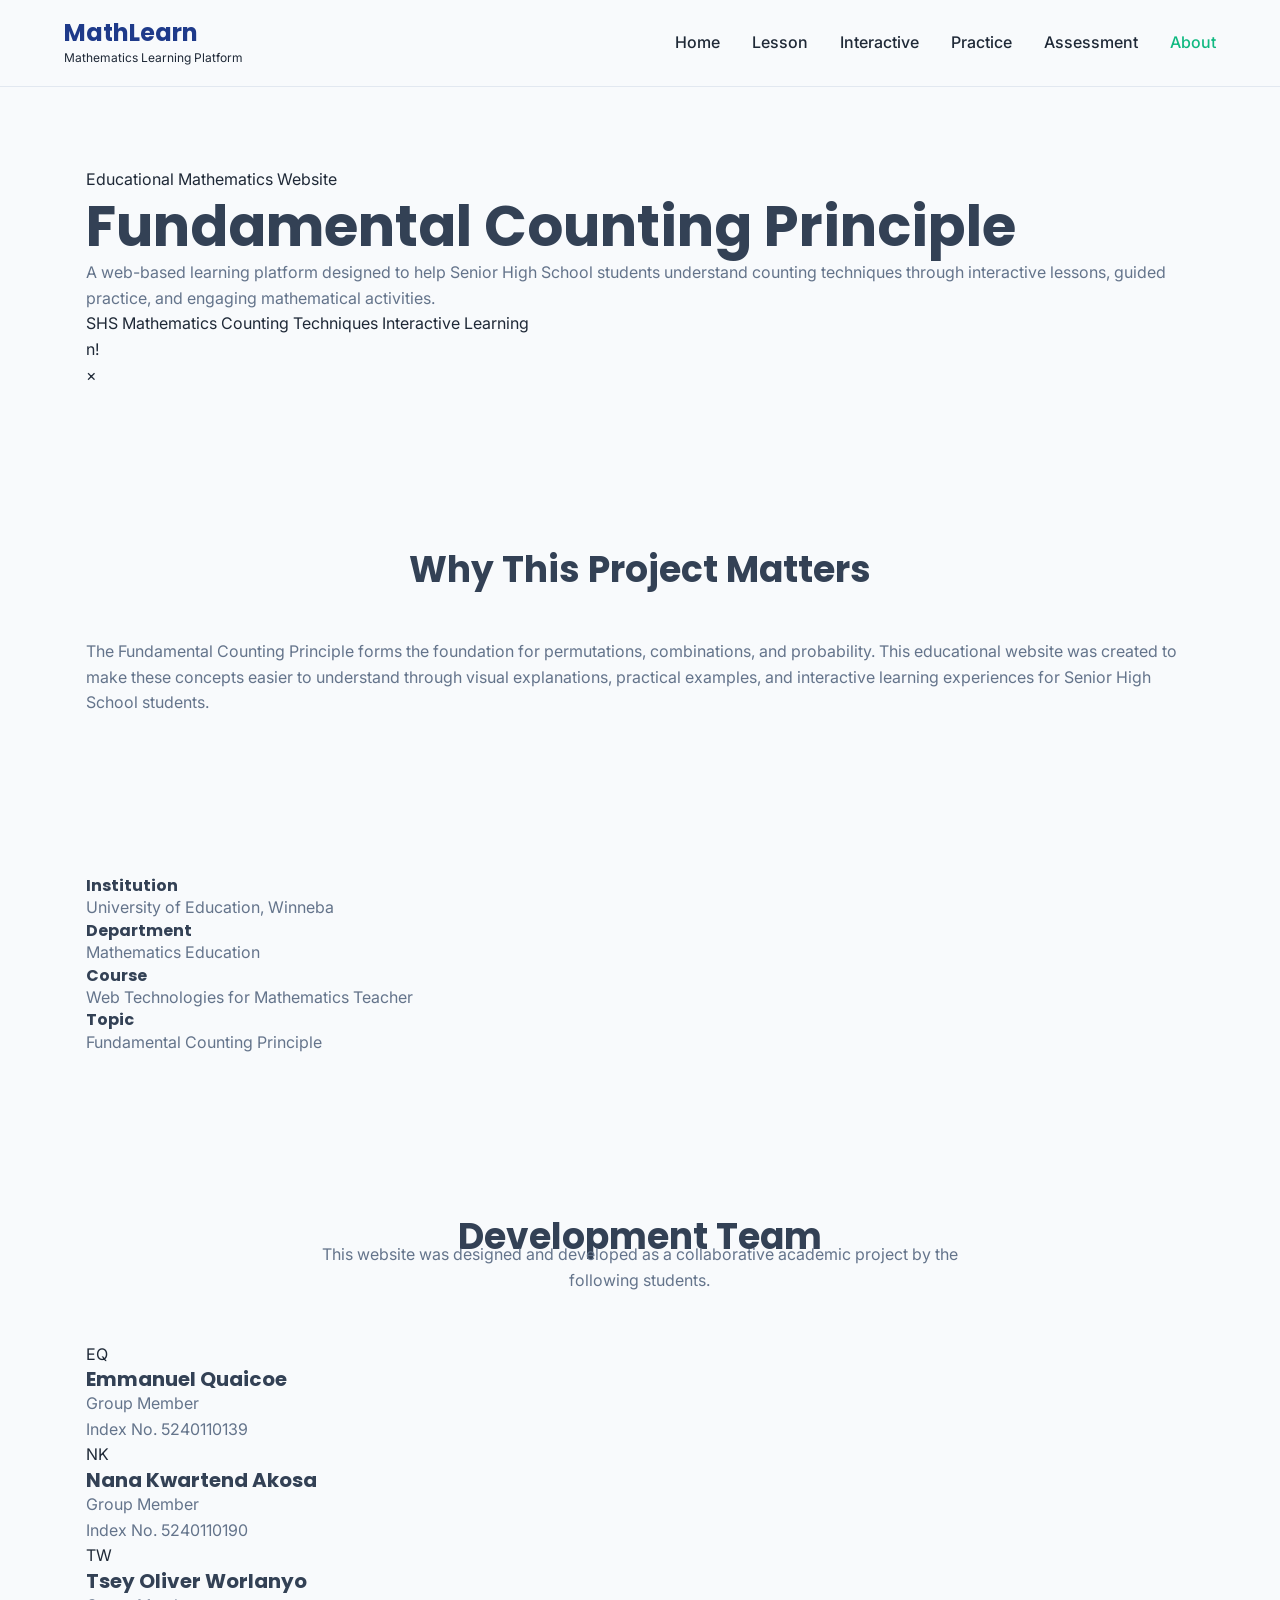
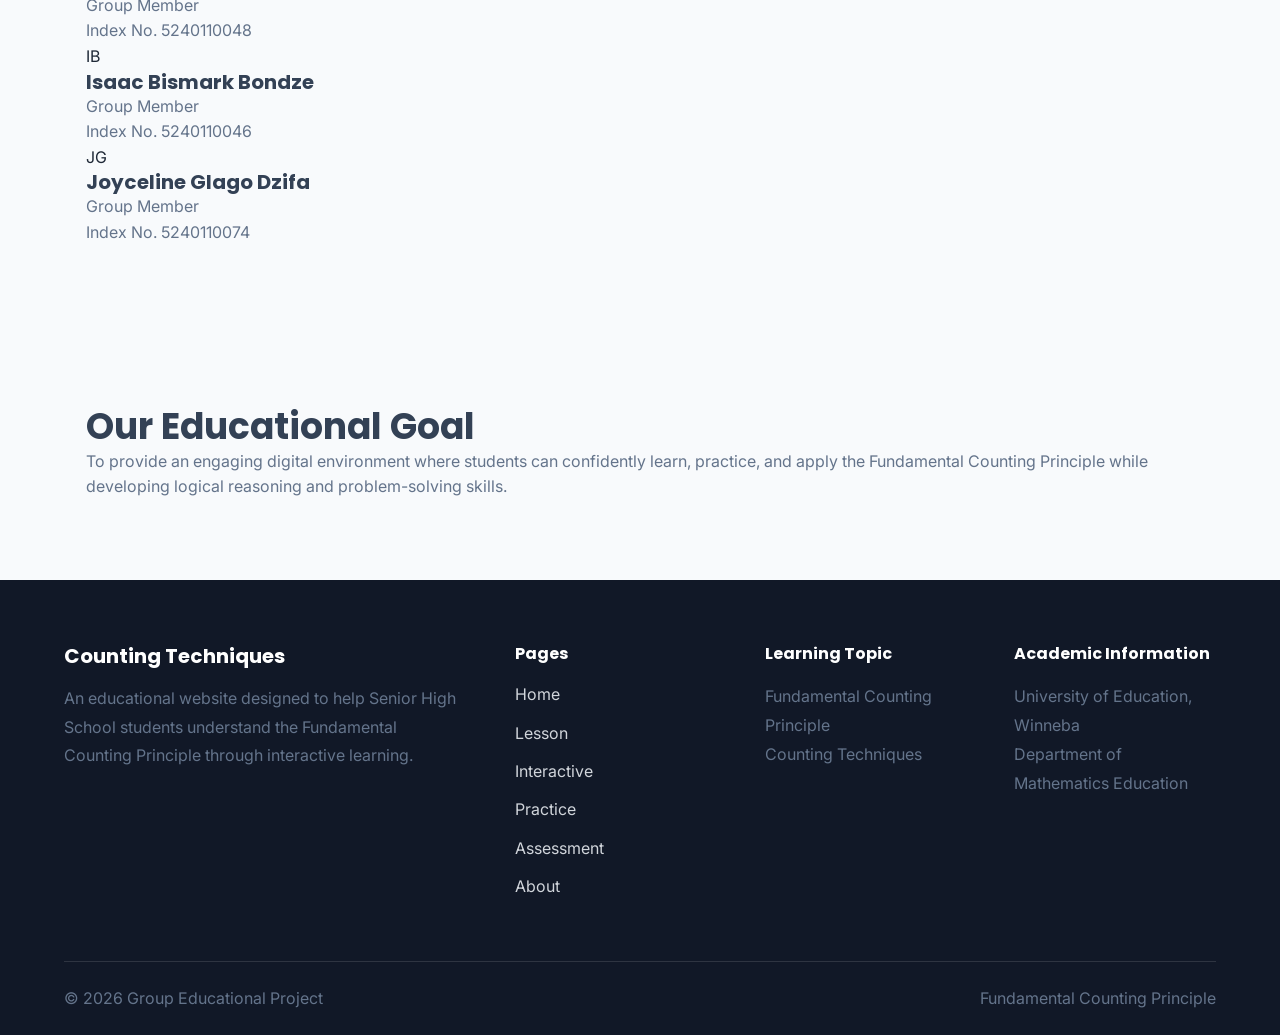
==== about.html @ f5d0d557 "Add files via upload" ====
<!doctype html>
<html lang="en">
  <head>
    <meta charset="UTF-8" />
    <meta name="viewport" content="width=device-width, initial-scale=1.0" />

    <title>About | Counting Techniques</title>

    <!-- Google Fonts -->
    <link
      href="https://fonts.googleapis.com/css2?family=Inter:wght@400;500;600;700&family=Poppins:wght@500;600;700&display=swap"
      rel="stylesheet"
    />

    <!-- Website Styles -->
    <link rel="stylesheet" href="css/variables.css" />
    <link rel="stylesheet" href="css/style.css" />
    <link rel="stylesheet" href="css/about.css" />
  </head>

  <body>
    <!-- ==========================================
         HEADER / NAVIGATION
    =========================================== -->

    <header class="header">
      <div class="container navbar">
        <!-- Logo -->
        <div class="logo">
          <h2>MathLearn</h2>
          <span>Mathematics Learning Platform</span>
        </div>

        <!-- Mobile Menu Button -->
        <button
          class="menu-toggle"
          id="menuToggle"
          aria-label="Open navigation menu"
          aria-expanded="false"
        >
          <span></span>
          <span></span>
          <span></span>
        </button>

        <!-- Navigation -->
        <nav class="nav-menu" id="navMenu">
          <ul class="nav-links">
            <li>
              <a href="index.html">Home</a>
            </li>

            <li>
              <a href="lesson.html">Lesson</a>
            </li>

            <li>
              <a href="interactive.html">Interactive</a>
            </li>

            <li>
              <a href="practice.html">Practice</a>
            </li>

            <li>
              <a href="assessment.html">Assessment</a>
            </li>

            <li>
              <a href="about.html" class="active">About</a>
            </li>
          </ul>
        </nav>
      </div>
    </header>

    <main>
      <!-- ==========================================
           HERO SECTION
      =========================================== -->

      <section class="about-hero">
        <div class="container hero-grid">
          <!-- Hero Text -->
          <div class="hero-content">
            <span class="hero-badge"> Educational Mathematics Website </span>

            <h1>Fundamental Counting Principle</h1>

            <p>
              A web-based learning platform designed to help Senior High School
              students understand counting techniques through interactive
              lessons, guided practice, and engaging mathematical activities.
            </p>

            <!-- Hero Tags -->
            <div class="hero-tags">
              <span>SHS Mathematics</span>
              <span>Counting Techniques</span>
              <span>Interactive Learning</span>
            </div>
          </div>

          <!-- Decorative Mathematics -->
          <div class="hero-art">
            <div class="pattern"></div>

            <div class="math-box box-one">n!</div>

            <div class="math-box box-two">×</div>
          </div>
        </div>
      </section>

      <!-- ==========================================
           PROJECT STORY
      =========================================== -->

      <section class="story">
        <div class="container">
          <div class="story-content">
            <div class="section-title">
              <h2>Why This Project Matters</h2>
            </div>

            <p>
              The Fundamental Counting Principle forms the foundation for
              permutations, combinations, and probability. This educational
              website was created to make these concepts easier to understand
              through visual explanations, practical examples, and interactive
              learning experiences for Senior High School students.
            </p>
          </div>
        </div>
      </section>

      <!-- ==========================================
           PROJECT INFORMATION
      =========================================== -->

      <section class="info-strip">
        <div class="container info-grid">
          <div class="info-item">
            <h4>Institution</h4>
            <p>University of Education, Winneba</p>
          </div>

          <div class="info-item">
            <h4>Department</h4>
            <p>Mathematics Education</p>
          </div>

          <div class="info-item">
            <h4>Course</h4>
            <p>Web Technologies for Mathematics Teacher</p>
          </div>

          <div class="info-item">
            <h4>Topic</h4>
            <p>Fundamental Counting Principle</p>
          </div>
        </div>
      </section>

      <!-- ==========================================
           DEVELOPMENT TEAM
      =========================================== -->

      <section class="team">
        <div class="container">
          <div class="section-title">
            <h2>Development Team</h2>

            <p class="section-description">
              This website was designed and developed as a collaborative
              academic project by the following students.
            </p>
          </div>

          <div class="team-grid">
            <!-- Member 1 -->
            <article class="member">
              <div class="initial">EQ</div>

              <h3>Emmanuel Quaicoe</h3>

              <p class="role">Group Member</p>

              <p class="index">Index No. 5240110139</p>
            </article>

            <!-- Member 2 -->
            <article class="member">
              <div class="initial">NK</div>

              <h3>Nana Kwartend Akosa</h3>

              <p class="role">Group Member</p>

              <p class="index">Index No. 5240110190</p>
            </article>

            <!-- Member 3 -->
            <article class="member">
              <div class="initial">TW</div>

              <h3>Tsey Oliver Worlanyo</h3>

              <p class="role">Group Member</p>

              <p class="index">Index No. 5240110048</p>
            </article>

            <!-- Member 4 -->
            <article class="member">
              <div class="initial">IB</div>

              <h3>Isaac Bismark Bondze</h3>

              <p class="role">Group Member</p>

              <p class="index">Index No. 5240110046</p>
            </article>

            <!-- Member 5 -->
            <article class="member">
              <div class="initial">JG</div>

              <h3>Joyceline Glago Dzifa</h3>

              <p class="role">Group Member</p>

              <p class="index">Index No. 5240110074</p>
            </article>
          </div>
        </div>
      </section>

      <!-- ==========================================
           EDUCATIONAL GOAL
      =========================================== -->

      <section class="goal">
        <div class="container">
          <div class="goal-box">
            <h2>Our Educational Goal</h2>

            <p>
              To provide an engaging digital environment where students can
              confidently learn, practice, and apply the Fundamental Counting
              Principle while developing logical reasoning and problem-solving
              skills.
            </p>
          </div>
        </div>
      </section>
    </main>

    <!-- ==========================================
         FOOTER
    =========================================== -->

    <footer class="footer">
      <div class="container">
        <div class="footer-grid">
          <!-- Brand -->
          <div class="footer-column">
            <h3 class="footer-logo">Counting Techniques</h3>

            <p>
              An educational website designed to help Senior High School
              students understand the Fundamental Counting Principle through
              interactive learning.
            </p>
          </div>

          <!-- Pages -->
          <div class="footer-column">
            <h4>Pages</h4>

            <ul class="footer-links">
              <li>
                <a href="index.html">Home</a>
              </li>

              <li>
                <a href="lesson.html">Lesson</a>
              </li>

              <li>
                <a href="interactive.html">Interactive</a>
              </li>

              <li>
                <a href="practice.html">Practice</a>
              </li>

              <li>
                <a href="assessment.html">Assessment</a>
              </li>

              <li>
                <a href="about.html">About</a>
              </li>
            </ul>
          </div>

          <!-- Topic -->
          <div class="footer-column">
            <h4>Learning Topic</h4>

            <p>Fundamental Counting Principle</p>

            <p>Counting Techniques</p>
          </div>

          <!-- Institution -->
          <div class="footer-column">
            <h4>Academic Information</h4>

            <p>University of Education, Winneba</p>

            <p>Department of Mathematics Education</p>
          </div>
        </div>

        <!-- Footer Bottom -->
        <div class="footer-bottom">
          <p>© 2026 Group Educational Project</p>

          <p>Fundamental Counting Principle</p>
        </div>
      </div>
    </footer>

    <!-- JavaScript -->
    <script src="js/script.js"></script>
  </body>
</html>
---- css/variables.css ----
/* Global design variables used throughout the website. */

:root {
  /* =========================
       COLOR SYSTEM
       ========================= */

  /* Main brand colour used for headings, buttons and important elements. */
  --primary-color: #1e3a8a;

  /* Secondary colour used for supporting elements and backgrounds. */
  --secondary-color: #334155;

  /* Accent colour used for highlights and interactive states. */
  --accent-color: #10b981;

  /* Main page background colour. */
  --background-color: #f8fafc;

  /* Card and component background colour. */
  --surface-color: #ffffff;

  /* Main text colour for readability. */
  --text-color: #1f2937;

  /* Muted text colour for descriptions and secondary information. */
  --muted-text-color: #64748b;

  /* Border colour used across cards and sections. */
  --border-color: #e2e8f0;

  /* =========================
       TYPOGRAPHY SYSTEM
       ========================= */

  /* Font used for headings and important text. */
  --heading-font: "Poppins", sans-serif;

  /* Font used for normal website content. */
  --body-font: "Inter", sans-serif;

  /* Large hero heading size. */
  --heading-xl: 3.5rem;

  /* Section heading size. */
  --heading-lg: 2.25rem;

  /* Card heading size. */
  --heading-md: 1.25rem;

  /* Normal paragraph text size. */
  --text-base: 1rem;

  /* Small supporting text size. */
  --text-small: 0.875rem;

  /* =========================
       SPACING SYSTEM
       ========================= */

  /* Small spacing between closely related elements. */
  --space-sm: 0.75rem;

  /* Default spacing used throughout sections. */
  --space-md: 1.5rem;

  /* Large spacing between major sections. */
  --space-lg: 3rem;

  /* Extra large spacing for hero and major layouts. */
  --space-xl: 5rem;

  /* =========================
       LAYOUT SYSTEM
       ========================= */

  /* Maximum width of website content. */
  --container-width: 1200px;

  /* Standard section spacing. */
  --section-padding: 5rem 1.5rem;

  /* =========================
       COMPONENT STYLING
       ========================= */

  /* Rounded corners used for cards and buttons. */
  --border-radius: 12px;

  /* Small rounded corners for smaller components. */
  --border-radius-sm: 8px;

  /* Standard shadow for cards and floating elements. */
  --box-shadow: 0 10px 30px rgba(0, 0, 0, 0.08);

  /* Smooth transition used for hover effects. */
  --transition: 0.3s ease;

  /* =========================
       RESPONSIVE BREAKPOINTS
       ========================= */

  /* Tablet screen breakpoint. */
  --tablet-width: 768px;

  /* Mobile screen breakpoint. */
  --mobile-width: 480px;
}
---- css/style.css ----
/* Global website styles and shared layout rules. */

/* =========================
   CSS RESET
   ========================= */

* {
  margin: 0;

  padding: 0;

  box-sizing: border-box;
}

html {
  scroll-behavior: smooth;
}

body {
  font-family: var(--body-font);

  background-color: var(--background-color);

  color: var(--text-color);

  line-height: 1.6;
}

/* =========================
   GENERAL ELEMENTS
   ========================= */

h1,
h2,
h3,
h4 {
  font-family: var(--heading-font);

  color: var(--secondary-color);

  line-height: 1.2;
}

h1 {
  font-size: var(--heading-xl);
}

h2 {
  font-size: var(--heading-lg);
}

h3 {
  font-size: var(--heading-md);
}

p {
  font-size: var(--text-base);

  color: var(--muted-text-color);
}

a {
  text-decoration: none;

  color: inherit;
}

ul {
  list-style: none;
}

img {
  max-width: 100%;

  display: block;
}

/* =========================
   GLOBAL LAYOUT SYSTEM
   ========================= */

/* Prevent background scrolling when mobile menu is open. */

body.menu-open {
  overflow: hidden;
}

.container {
  width: min(90%, var(--container-width));

  margin: 0 auto;
}

section {
  padding: var(--section-padding);
}

main {
  overflow: hidden;
}

/* =========================
   BUTTON COMPONENT
   ========================= */

.btn {
  display: inline-flex;

  align-items: center;

  justify-content: center;

  padding: 0.8rem 1.8rem;

  border-radius: var(--border-radius-sm);

  font-weight: 600;

  cursor: pointer;

  transition: var(--transition);
}

.btn-primary {
  background-color: var(--primary-color);

  color: white;
}

.btn-primary:hover {
  transform: translateY(-3px);

  opacity: 0.9;
}

.btn-secondary {
  border: 1px solid var(--primary-color);

  color: var(--primary-color);

  background-color: transparent;
}

.btn-secondary:hover {
  background-color: var(--primary-color);

  color: white;
}

/* =========================
   SECTION HEADINGS
   ========================= */

.section-title {
  text-align: center;

  margin-bottom: var(--space-lg);
}

.section-description {
  max-width: 650px;

  margin: -1rem auto var(--space-lg);

  text-align: center;
}

/* =========================
   REUSABLE CARD COMPONENT
   ========================= */

.card {
  background-color: var(--surface-color);

  border: 1px solid var(--border-color);

  border-radius: var(--border-radius);

  padding: var(--space-md);

  transition: var(--transition);
}

.card:hover {
  transform: translateY(-5px);

  box-shadow: var(--box-shadow);
}

/* =========================
   HEADER AND NAVIGATION
   ========================= */

.header {
  width: 100%;

  background-color: var(--background-color);

  border-bottom: 1px solid var(--border-color);

  position: sticky;

  top: 0;

  z-index: 1000;
}

.navbar {
  display: flex;

  align-items: center;

  justify-content: space-between;

  gap: var(--space-md);

  padding: 1.2rem 0;

  position: relative;
}

/* Website logo */

.logo {
  display: flex;

  flex-direction: column;
}

.logo h2 {
  color: var(--primary-color);

  font-size: 1.5rem;
}

.logo span {
  font-size: 0.75rem;

  color: var(--text-color);
}

/* Desktop navigation wrapper */

.nav-menu {
  display: flex;

  align-items: center;

  gap: 2rem;
}

/* Navigation links */

.nav-links {
  display: flex;

  align-items: center;

  gap: 2rem;
}

.nav-links a {
  color: var(--text-color);

  font-weight: 500;

  transition: var(--transition);
}

.nav-links a:hover {
  color: var(--accent-color);
}

.nav-links a.active {
  color: var(--accent-color);
}

/* Mobile hamburger button */

.menu-toggle {
  display: none;

  width: 40px;

  height: 40px;

  background: none;

  border: none;

  cursor: pointer;

  position: relative;
}

.menu-toggle span {
  display: block;

  width: 28px;

  height: 3px;

  background-color: var(--secondary-color);

  margin: 5px auto;

  border-radius: 10px;

  transition: 0.3s ease;
}

/* Hamburger animation into X */

.menu-toggle.open span:nth-child(1) {
  transform: rotate(45deg) translate(6px, 6px);
}

.menu-toggle.open span:nth-child(2) {
  opacity: 0;
}

.menu-toggle.open span:nth-child(3) {
  transform: rotate(-45deg) translate(6px, -6px);
}

/* =========================
   FOOTER
   ========================= */
.footer {
  background: #111827;

  color: #d1d5db;

  padding: 4rem 0 1.5rem;
}

.footer-grid {
  display: grid;

  grid-template-columns: 2fr 1fr 1fr 1fr;

  gap: 3rem;
}

.footer-logo {
  color: white;

  margin-bottom: 1rem;
}

.footer-column h4 {
  color: white;

  margin-bottom: 1.2rem;
}

.footer-column p {
  line-height: 1.8;
}

.footer-links {
  list-style: none;
}

.footer-links li {
  margin-bottom: 0.8rem;
}

.footer-links a {
  color: #d1d5db;

  text-decoration: none;

  transition: 0.3s;
}

.footer-links a:hover {
  color: var(--accent-color);

  padding-left: 6px;
}

.social-links {
  display: flex;

  gap: 1rem;

  margin-top: 1rem;
}

.social-links a {
  width: 45px;

  height: 45px;

  display: flex;

  justify-content: center;

  align-items: center;

  border-radius: 50%;

  background: rgba(255, 255, 255, 0.08);

  color: white;

  font-size: 1.1rem;

  transition: 0.3s;
}

.social-links a:hover {
  background: var(--accent-color);

  transform: translateY(-4px);
}

.footer-bottom {
  margin-top: 3rem;

  padding-top: 1.5rem;

  border-top: 1px solid rgba(255, 255, 255, 0.12);

  display: flex;

  justify-content: space-between;

  align-items: center;

  flex-wrap: wrap;

  gap: 1rem;

  font-size: 0.9rem;
}

@media (max-width: 900px) {
  .footer-grid {
    grid-template-columns: 1fr 1fr;
  }
}

@media (max-width: 600px) {
  .footer-grid {
    grid-template-columns: 1fr;

    text-align: center;
  }

  .social-links {
    justify-content: center;
  }

  .footer-bottom {
    flex-direction: column;

    text-align: center;
  }
}

/* =========================
   RESPONSIVE DESIGN
   ========================= */

@media (max-width: 1000px) {
  .nav-links {
    gap: 1rem;
  }
}

@media (max-width: 768px) {
  h1 {
    font-size: 2.5rem;
  }

  h2 {
    font-size: 1.8rem;
  }

  section {
    padding: 3.5rem 0;
  }

  .navbar {
    flex-direction: row;
  }

  .menu-toggle {
    display: block;
  }

  /* Mobile navigation drawer */

  .nav-menu {
    position: absolute;

    top: 100%;

    left: 0;

    width: 100%;

    background-color: var(--background-color);

    display: flex;

    flex-direction: column;

    align-items: center;

    padding: 2rem;

    gap: 2rem;

    border-bottom: 1px solid var(--border-color);

    transform: translateY(-120%);

    opacity: 0;

    visibility: hidden;

    transition: 0.35s ease;
  }

  .nav-menu.active {
    transform: translateY(0);

    opacity: 1;

    visibility: visible;
  }

  .nav-links {
    flex-direction: column;

    gap: 1.5rem;

    width: 100%;

    text-align: center;
  }

  .nav-menu .btn {
    width: 80%;
  }
}
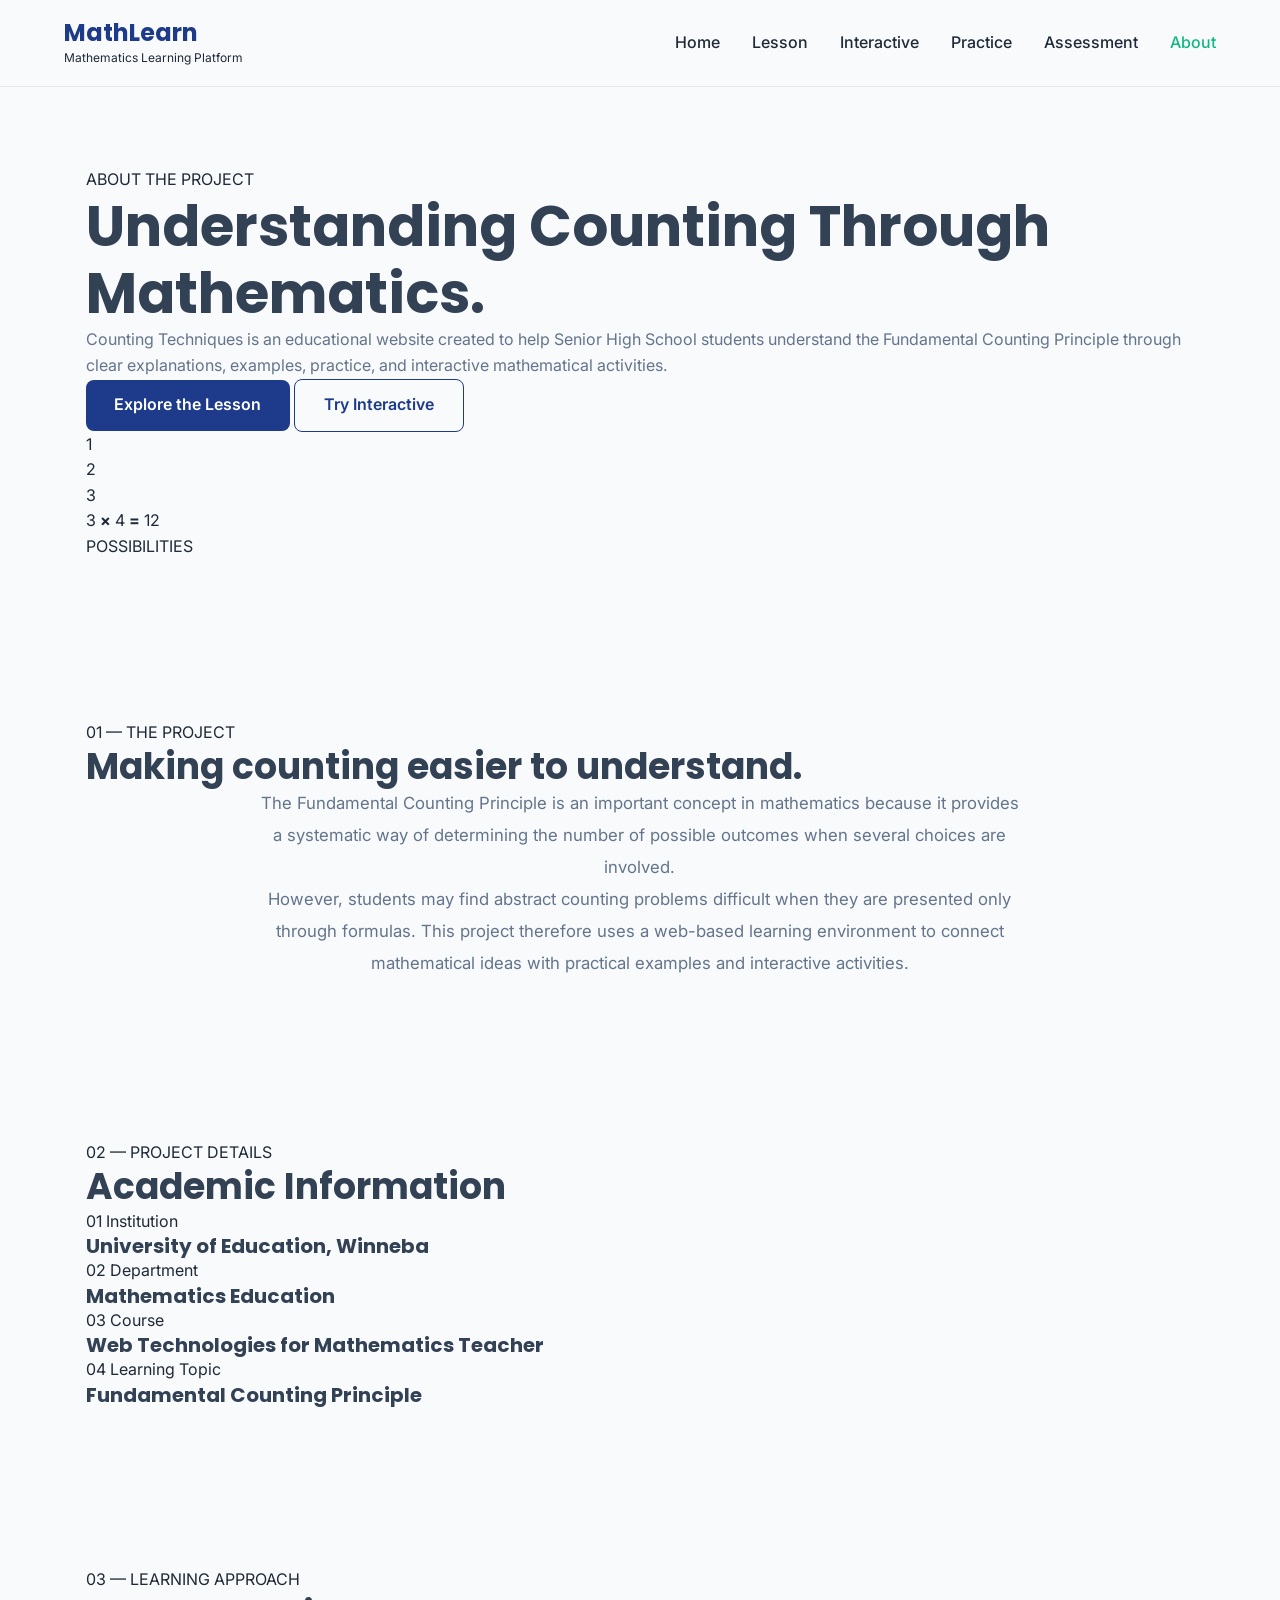
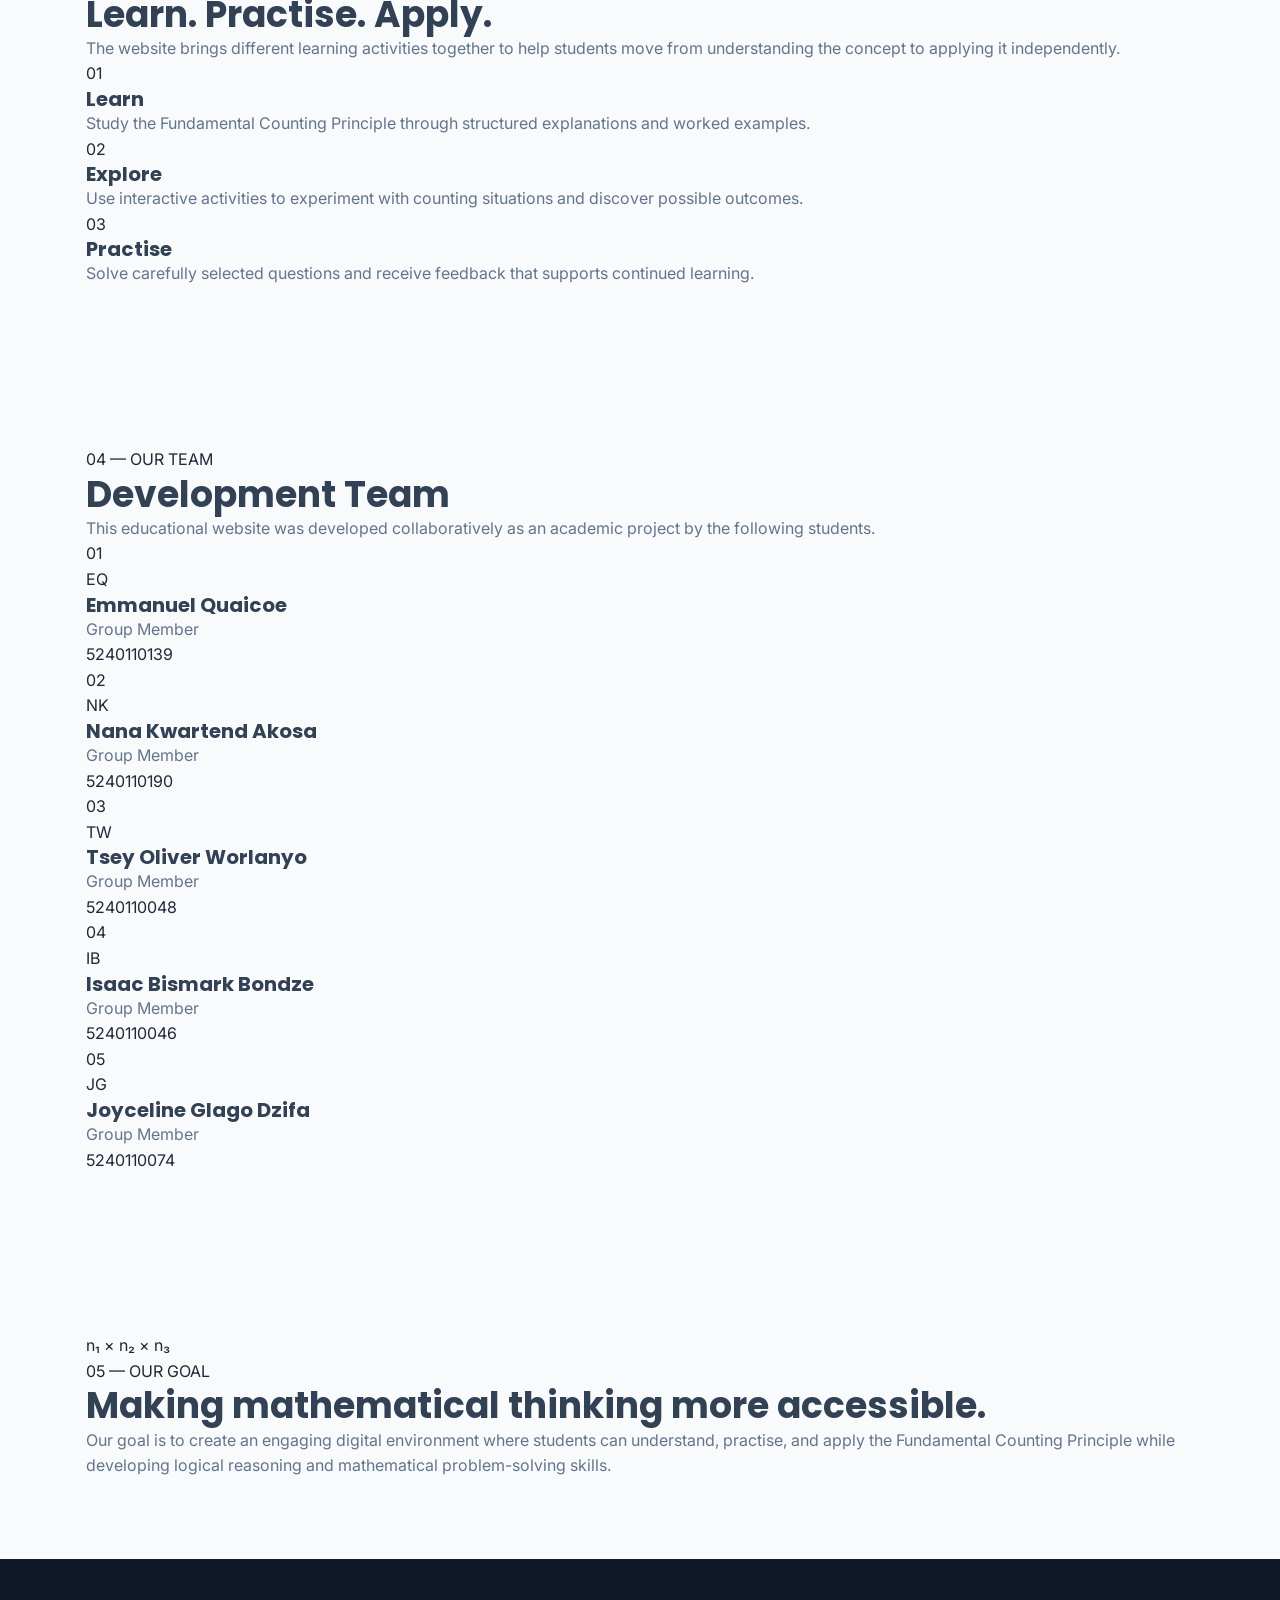
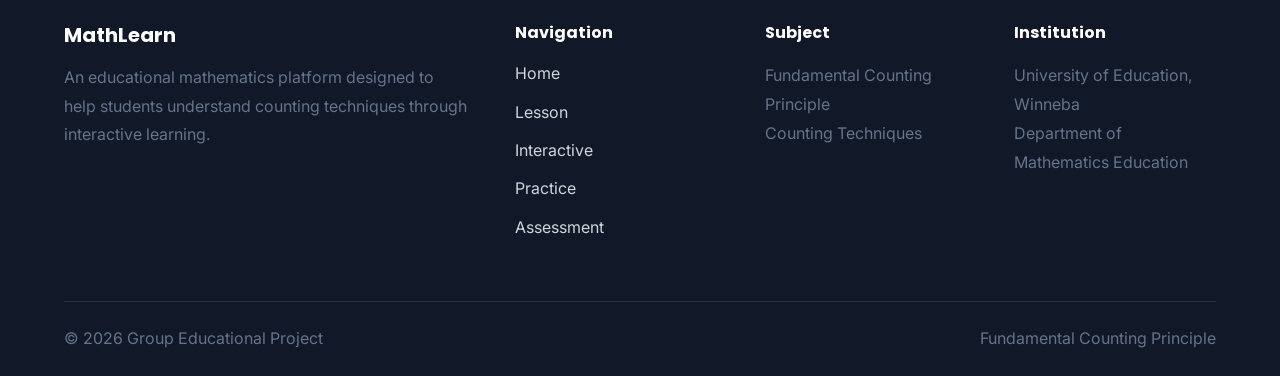
==== commit 42b6802a: "Revamp About page layout and content Updated the structure and content of the About page to enhance " ====
--- a/about.html
+++ b/about.html
@@ -2,6 +2,7 @@
 <html lang="en">
   <head>
     <meta charset="UTF-8" />
+
     <meta name="viewport" content="width=device-width, initial-scale=1.0" />
 
     <title>About | Counting Techniques</title>
@@ -12,26 +13,24 @@
       rel="stylesheet"
     />
 
-    <!-- Website Styles -->
+    <!-- Styles -->
     <link rel="stylesheet" href="css/variables.css" />
     <link rel="stylesheet" href="css/style.css" />
     <link rel="stylesheet" href="css/about.css" />
   </head>
 
   <body>
-    <!-- ==========================================
-         HEADER / NAVIGATION
-    =========================================== -->
+    <!-- =========================================
+         HEADER
+    ========================================== -->
 
     <header class="header">
       <div class="container navbar">
-        <!-- Logo -->
-        <div class="logo">
+        <a href="index.html" class="logo">
           <h2>MathLearn</h2>
           <span>Mathematics Learning Platform</span>
-        </div>
-
-        <!-- Mobile Menu Button -->
+        </a>
+
         <button
           class="menu-toggle"
           id="menuToggle"
@@ -43,7 +42,6 @@
           <span></span>
         </button>
 
-        <!-- Navigation -->
         <nav class="nav-menu" id="navMenu">
           <ul class="nav-links">
             <li>
@@ -67,7 +65,7 @@
             </li>
 
             <li>
-              <a href="about.html" class="active">About</a>
+              <a href="about.html" class="active"> About </a>
             </li>
           </ul>
         </nav>
@@ -75,208 +73,329 @@
     </header>
 
     <main>
-      <!-- ==========================================
-           HERO SECTION
-      =========================================== -->
-
-      <section class="about-hero">
-        <div class="container hero-grid">
-          <!-- Hero Text -->
+      <!-- =========================================
+           HERO
+      ========================================== -->
+
+      <section class="counting-hero">
+        <div class="container counting-hero-grid">
           <div class="hero-content">
-            <span class="hero-badge"> Educational Mathematics Website </span>
-
-            <h1>Fundamental Counting Principle</h1>
-
-            <p>
-              A web-based learning platform designed to help Senior High School
-              students understand counting techniques through interactive
-              lessons, guided practice, and engaging mathematical activities.
-            </p>
-
-            <!-- Hero Tags -->
-            <div class="hero-tags">
-              <span>SHS Mathematics</span>
-              <span>Counting Techniques</span>
-              <span>Interactive Learning</span>
+            <span class="hero-kicker"> ABOUT THE PROJECT </span>
+
+            <h1>
+              Understanding
+              <span>Counting</span>
+              Through Mathematics.
+            </h1>
+
+            <p>
+              Counting Techniques is an educational website created to help
+              Senior High School students understand the Fundamental Counting
+              Principle through clear explanations, examples, practice, and
+              interactive mathematical activities.
+            </p>
+
+            <div class="hero-actions">
+              <a href="lesson.html" class="btn btn-primary">
+                Explore the Lesson
+              </a>
+
+              <a href="interactive.html" class="btn btn-secondary">
+                Try Interactive
+              </a>
             </div>
           </div>
 
-          <!-- Decorative Mathematics -->
-          <div class="hero-art">
-            <div class="pattern"></div>
-
-            <div class="math-box box-one">n!</div>
-
-            <div class="math-box box-two">×</div>
-          </div>
-        </div>
-      </section>
-
-      <!-- ==========================================
-           PROJECT STORY
-      =========================================== -->
-
-      <section class="story">
+          <!-- Mathematical visual -->
+
+          <div class="math-display">
+            <div class="math-circle circle-one">1</div>
+
+            <div class="math-circle circle-two">2</div>
+
+            <div class="math-circle circle-three">3</div>
+
+            <div class="math-equation">
+              <span>3</span>
+              <strong>×</strong>
+              <span>4</span>
+              <strong>=</strong>
+              <span class="answer">12</span>
+            </div>
+
+            <div class="math-label">POSSIBILITIES</div>
+          </div>
+        </div>
+      </section>
+
+      <!-- =========================================
+           PROJECT INTRODUCTION
+      ========================================== -->
+
+      <section class="project-story">
+        <div class="container story-grid">
+          <div class="story-heading">
+            <span class="section-label"> 01 — THE PROJECT </span>
+
+            <h2>Making counting easier to understand.</h2>
+          </div>
+
+          <div class="story-content">
+            <p>
+              The Fundamental Counting Principle is an important concept in
+              mathematics because it provides a systematic way of determining
+              the number of possible outcomes when several choices are involved.
+            </p>
+
+            <p>
+              However, students may find abstract counting problems difficult
+              when they are presented only through formulas. This project
+              therefore uses a web-based learning environment to connect
+              mathematical ideas with practical examples and interactive
+              activities.
+            </p>
+          </div>
+        </div>
+      </section>
+
+      <!-- =========================================
+           ACADEMIC INFORMATION
+      ========================================== -->
+
+      <section class="academic-section">
         <div class="container">
-          <div class="story-content">
-            <div class="section-title">
-              <h2>Why This Project Matters</h2>
+          <div class="academic-heading">
+            <span class="section-label"> 02 — PROJECT DETAILS </span>
+
+            <h2>Academic Information</h2>
+          </div>
+
+          <div class="academic-grid">
+            <article class="academic-card">
+              <span class="card-number"> 01 </span>
+
+              <span class="card-label"> Institution </span>
+
+              <h3>University of Education, Winneba</h3>
+            </article>
+
+            <article class="academic-card">
+              <span class="card-number"> 02 </span>
+
+              <span class="card-label"> Department </span>
+
+              <h3>Mathematics Education</h3>
+            </article>
+
+            <article class="academic-card">
+              <span class="card-number"> 03 </span>
+
+              <span class="card-label"> Course </span>
+
+              <h3>Web Technologies for Mathematics Teacher</h3>
+            </article>
+
+            <article class="academic-card">
+              <span class="card-number"> 04 </span>
+
+              <span class="card-label"> Learning Topic </span>
+
+              <h3>Fundamental Counting Principle</h3>
+            </article>
+          </div>
+        </div>
+      </section>
+
+      <!-- =========================================
+           LEARNING APPROACH
+      ========================================== -->
+
+      <section class="approach-section">
+        <div class="container">
+          <div class="approach-heading">
+            <span class="section-label"> 03 — LEARNING APPROACH </span>
+
+            <h2>Learn. Practise. Apply.</h2>
+
+            <p>
+              The website brings different learning activities together to help
+              students move from understanding the concept to applying it
+              independently.
+            </p>
+          </div>
+
+          <div class="approach-grid">
+            <article class="approach-item">
+              <div class="approach-icon">01</div>
+
+              <h3>Learn</h3>
+
+              <p>
+                Study the Fundamental Counting Principle through structured
+                explanations and worked examples.
+              </p>
+            </article>
+
+            <article class="approach-item featured">
+              <div class="approach-icon">02</div>
+
+              <h3>Explore</h3>
+
+              <p>
+                Use interactive activities to experiment with counting
+                situations and discover possible outcomes.
+              </p>
+            </article>
+
+            <article class="approach-item">
+              <div class="approach-icon">03</div>
+
+              <h3>Practise</h3>
+
+              <p>
+                Solve carefully selected questions and receive feedback that
+                supports continued learning.
+              </p>
+            </article>
+          </div>
+        </div>
+      </section>
+
+      <!-- =========================================
+           DEVELOPMENT TEAM
+      ========================================== -->
+
+      <section class="team-section">
+        <div class="container">
+          <div class="team-heading">
+            <span class="section-label"> 04 — OUR TEAM </span>
+
+            <h2>Development Team</h2>
+
+            <p>
+              This educational website was developed collaboratively as an
+              academic project by the following students.
+            </p>
+          </div>
+
+          <div class="team-list">
+            <article class="team-member">
+              <span class="member-number"> 01 </span>
+
+              <div class="member-initial">EQ</div>
+
+              <div class="member-info">
+                <h3>Emmanuel Quaicoe</h3>
+
+                <p>Group Member</p>
+              </div>
+
+              <span class="member-index"> 5240110139 </span>
+            </article>
+
+            <article class="team-member">
+              <span class="member-number"> 02 </span>
+
+              <div class="member-initial">NK</div>
+
+              <div class="member-info">
+                <h3>Nana Kwartend Akosa</h3>
+
+                <p>Group Member</p>
+              </div>
+
+              <span class="member-index"> 5240110190 </span>
+            </article>
+
+            <article class="team-member">
+              <span class="member-number"> 03 </span>
+
+              <div class="member-initial">TW</div>
+
+              <div class="member-info">
+                <h3>Tsey Oliver Worlanyo</h3>
+
+                <p>Group Member</p>
+              </div>
+
+              <span class="member-index"> 5240110048 </span>
+            </article>
+
+            <article class="team-member">
+              <span class="member-number"> 04 </span>
+
+              <div class="member-initial">IB</div>
+
+              <div class="member-info">
+                <h3>Isaac Bismark Bondze</h3>
+
+                <p>Group Member</p>
+              </div>
+
+              <span class="member-index"> 5240110046 </span>
+            </article>
+
+            <article class="team-member">
+              <span class="member-number"> 05 </span>
+
+              <div class="member-initial">JG</div>
+
+              <div class="member-info">
+                <h3>Joyceline Glago Dzifa</h3>
+
+                <p>Group Member</p>
+              </div>
+
+              <span class="member-index"> 5240110074 </span>
+            </article>
+          </div>
+        </div>
+      </section>
+
+      <!-- =========================================
+           EDUCATIONAL GOAL
+      ========================================== -->
+
+      <section class="goal-section">
+        <div class="container">
+          <div class="goal-content">
+            <div class="goal-formula">n₁ × n₂ × n₃</div>
+
+            <div class="goal-text">
+              <span class="section-label"> 05 — OUR GOAL </span>
+
+              <h2>Making mathematical thinking more accessible.</h2>
+
+              <p>
+                Our goal is to create an engaging digital environment where
+                students can understand, practise, and apply the Fundamental
+                Counting Principle while developing logical reasoning and
+                mathematical problem-solving skills.
+              </p>
             </div>
-
-            <p>
-              The Fundamental Counting Principle forms the foundation for
-              permutations, combinations, and probability. This educational
-              website was created to make these concepts easier to understand
-              through visual explanations, practical examples, and interactive
-              learning experiences for Senior High School students.
-            </p>
-          </div>
-        </div>
-      </section>
-
-      <!-- ==========================================
-           PROJECT INFORMATION
-      =========================================== -->
-
-      <section class="info-strip">
-        <div class="container info-grid">
-          <div class="info-item">
-            <h4>Institution</h4>
-            <p>University of Education, Winneba</p>
-          </div>
-
-          <div class="info-item">
-            <h4>Department</h4>
-            <p>Mathematics Education</p>
-          </div>
-
-          <div class="info-item">
-            <h4>Course</h4>
-            <p>Web Technologies for Mathematics Teacher</p>
-          </div>
-
-          <div class="info-item">
-            <h4>Topic</h4>
-            <p>Fundamental Counting Principle</p>
-          </div>
-        </div>
-      </section>
-
-      <!-- ==========================================
-           DEVELOPMENT TEAM
-      =========================================== -->
-
-      <section class="team">
-        <div class="container">
-          <div class="section-title">
-            <h2>Development Team</h2>
-
-            <p class="section-description">
-              This website was designed and developed as a collaborative
-              academic project by the following students.
-            </p>
-          </div>
-
-          <div class="team-grid">
-            <!-- Member 1 -->
-            <article class="member">
-              <div class="initial">EQ</div>
-
-              <h3>Emmanuel Quaicoe</h3>
-
-              <p class="role">Group Member</p>
-
-              <p class="index">Index No. 5240110139</p>
-            </article>
-
-            <!-- Member 2 -->
-            <article class="member">
-              <div class="initial">NK</div>
-
-              <h3>Nana Kwartend Akosa</h3>
-
-              <p class="role">Group Member</p>
-
-              <p class="index">Index No. 5240110190</p>
-            </article>
-
-            <!-- Member 3 -->
-            <article class="member">
-              <div class="initial">TW</div>
-
-              <h3>Tsey Oliver Worlanyo</h3>
-
-              <p class="role">Group Member</p>
-
-              <p class="index">Index No. 5240110048</p>
-            </article>
-
-            <!-- Member 4 -->
-            <article class="member">
-              <div class="initial">IB</div>
-
-              <h3>Isaac Bismark Bondze</h3>
-
-              <p class="role">Group Member</p>
-
-              <p class="index">Index No. 5240110046</p>
-            </article>
-
-            <!-- Member 5 -->
-            <article class="member">
-              <div class="initial">JG</div>
-
-              <h3>Joyceline Glago Dzifa</h3>
-
-              <p class="role">Group Member</p>
-
-              <p class="index">Index No. 5240110074</p>
-            </article>
-          </div>
-        </div>
-      </section>
-
-      <!-- ==========================================
-           EDUCATIONAL GOAL
-      =========================================== -->
-
-      <section class="goal">
-        <div class="container">
-          <div class="goal-box">
-            <h2>Our Educational Goal</h2>
-
-            <p>
-              To provide an engaging digital environment where students can
-              confidently learn, practice, and apply the Fundamental Counting
-              Principle while developing logical reasoning and problem-solving
-              skills.
-            </p>
           </div>
         </div>
       </section>
     </main>
 
-    <!-- ==========================================
+    <!-- =========================================
          FOOTER
-    =========================================== -->
+    ========================================== -->
 
     <footer class="footer">
       <div class="container">
         <div class="footer-grid">
-          <!-- Brand -->
           <div class="footer-column">
-            <h3 class="footer-logo">Counting Techniques</h3>
-
-            <p>
-              An educational website designed to help Senior High School
-              students understand the Fundamental Counting Principle through
-              interactive learning.
-            </p>
-          </div>
-
-          <!-- Pages -->
+            <h3 class="footer-logo">MathLearn</h3>
+
+            <p>
+              An educational mathematics platform designed to help students
+              understand counting techniques through interactive learning.
+            </p>
+          </div>
+
           <div class="footer-column">
-            <h4>Pages</h4>
+            <h4>Navigation</h4>
 
             <ul class="footer-links">
               <li>
@@ -298,25 +417,19 @@
               <li>
                 <a href="assessment.html">Assessment</a>
               </li>
-
-              <li>
-                <a href="about.html">About</a>
-              </li>
             </ul>
           </div>
 
-          <!-- Topic -->
           <div class="footer-column">
-            <h4>Learning Topic</h4>
+            <h4>Subject</h4>
 
             <p>Fundamental Counting Principle</p>
 
             <p>Counting Techniques</p>
           </div>
 
-          <!-- Institution -->
           <div class="footer-column">
-            <h4>Academic Information</h4>
+            <h4>Institution</h4>
 
             <p>University of Education, Winneba</p>
 
@@ -324,7 +437,6 @@
           </div>
         </div>
 
-        <!-- Footer Bottom -->
         <div class="footer-bottom">
           <p>© 2026 Group Educational Project</p>
 
@@ -333,7 +445,6 @@
       </div>
     </footer>
 
-    <!-- JavaScript -->
     <script src="js/script.js"></script>
   </body>
 </html>
--- a/css/about.css
+++ b/css/about.css
@@ -0,0 +1,254 @@
+/* ==========================================
+   ABOUT PAGE
+   Fundamental Counting Principle Project
+========================================== */
+
+/* HERO */
+
+.about-hero {
+  background: linear-gradient(135deg, #eef4ff 0%, #ffffff 100%);
+  padding: 6rem 0;
+  overflow: hidden;
+}
+
+.hero-grid {
+  display: grid;
+  grid-template-columns: 1.1fr 0.9fr;
+  align-items: center;
+  gap: 4rem;
+}
+
+.hero-badge {
+  display: inline-block;
+  background: rgba(16, 185, 129, 0.12);
+  color: var(--accent-color);
+  padding: 0.55rem 1rem;
+  border-radius: 999px;
+  font-size: var(--text-small);
+  font-weight: 600;
+  margin-bottom: 1.2rem;
+}
+
+.about-hero h1 {
+  font-size: var(--heading-xl);
+  margin-bottom: 1rem;
+}
+
+.about-hero p {
+  margin-bottom: 2rem;
+  max-width: 560px;
+}
+
+.hero-tags {
+  display: flex;
+  flex-wrap: wrap;
+  gap: 0.8rem;
+}
+
+.hero-tags span {
+  background: var(--surface-color);
+  border: 1px solid var(--border-color);
+  padding: 0.6rem 1rem;
+  border-radius: 999px;
+  font-size: var(--text-small);
+  font-weight: 500;
+}
+
+/* Decorative maths */
+
+.hero-art {
+  position: relative;
+  height: 340px;
+}
+
+.pattern {
+  position: absolute;
+  inset: 0;
+  border-radius: 24px;
+  background-image:
+    linear-gradient(var(--border-color) 1px, transparent 1px),
+    linear-gradient(90deg, var(--border-color) 1px, transparent 1px);
+  background-size: 32px 32px;
+}
+
+.math-box {
+  position: absolute;
+  display: flex;
+  align-items: center;
+  justify-content: center;
+  font-weight: 700;
+  color: white;
+  border-radius: 20px;
+  box-shadow: var(--box-shadow);
+}
+
+.box-one {
+  width: 140px;
+  height: 140px;
+  background: var(--primary-color);
+  top: 30px;
+  left: 35px;
+  font-size: 2rem;
+}
+
+.box-two {
+  width: 90px;
+  height: 90px;
+  background: var(--accent-color);
+  bottom: 35px;
+  right: 40px;
+  font-size: 1.8rem;
+}
+
+/* PROJECT STORY */
+
+.story {
+  background: var(--surface-color);
+}
+
+.story-content {
+  max-width: 760px;
+  margin: auto;
+  text-align: center;
+}
+
+.story-content p {
+  font-size: 1.05rem;
+  line-height: 1.9;
+}
+
+/* INFORMATION STRIP */
+
+.info-strip {
+  background: #eefbf6;
+  border-top: 1px solid rgba(16, 185, 129, 0.12);
+  border-bottom: 1px solid rgba(16, 185, 129, 0.12);
+}
+
+.info-grid {
+  display: grid;
+  grid-template-columns: repeat(auto-fit, minmax(220px, 1fr));
+  gap: 2rem;
+}
+
+.info-item {
+  padding: 1rem 0;
+}
+
+.info-item h4 {
+  color: var(--accent-color);
+  margin-bottom: 0.4rem;
+  font-size: 0.95rem;
+  text-transform: uppercase;
+  letter-spacing: 0.5px;
+}
+
+.info-item p {
+  color: var(--text-color);
+  font-weight: 600;
+}
+
+/* TEAM */
+
+.team {
+  background: var(--background-color);
+}
+
+.team-grid {
+  display: grid;
+  grid-template-columns: repeat(auto-fit, minmax(240px, 1fr));
+  gap: 2rem;
+  margin-top: 3rem;
+}
+
+.member {
+  background: var(--surface-color);
+  border: 1px solid var(--border-color);
+  border-radius: 20px;
+  padding: 2rem;
+  transition: var(--transition);
+}
+
+.member:hover {
+  transform: translateY(-8px);
+  box-shadow: var(--box-shadow);
+  border-color: var(--accent-color);
+}
+
+.initial {
+  width: 68px;
+  height: 68px;
+  border-radius: 18px;
+  background: var(--primary-color);
+  color: white;
+  display: flex;
+  align-items: center;
+  justify-content: center;
+  font-size: 1.2rem;
+  font-weight: 700;
+  margin-bottom: 1.3rem;
+}
+
+.member h3 {
+  font-size: 1.05rem;
+  margin-bottom: 0.5rem;
+}
+
+.member .role {
+  color: var(--muted-text-color);
+  font-size: var(--text-small);
+  margin-bottom: 0.7rem;
+}
+
+.member .index {
+  color: var(--accent-color);
+  font-weight: 700;
+  letter-spacing: 0.5px;
+}
+
+/* EDUCATIONAL GOAL */
+
+.goal {
+  background: var(--surface-color);
+}
+
+.goal-box {
+  background: linear-gradient(135deg, var(--primary-color), #2746a3);
+  color: white;
+  border-radius: 24px;
+  padding: 3rem;
+  text-align: center;
+}
+
+.goal-box h2 {
+  color: white;
+  margin-bottom: 1rem;
+}
+
+.goal-box p {
+  color: #dbeafe;
+  max-width: 720px;
+  margin: auto;
+  line-height: 1.8;
+}
+
+/* RESPONSIVE */
+
+@media (max-width: 768px) {
+  .hero-grid {
+    grid-template-columns: 1fr;
+  }
+
+  .hero-art {
+    order: -1;
+    height: 250px;
+  }
+
+  .about-hero h1 {
+    font-size: 2.5rem;
+  }
+
+  .goal-box {
+    padding: 2rem;
+  }
+}
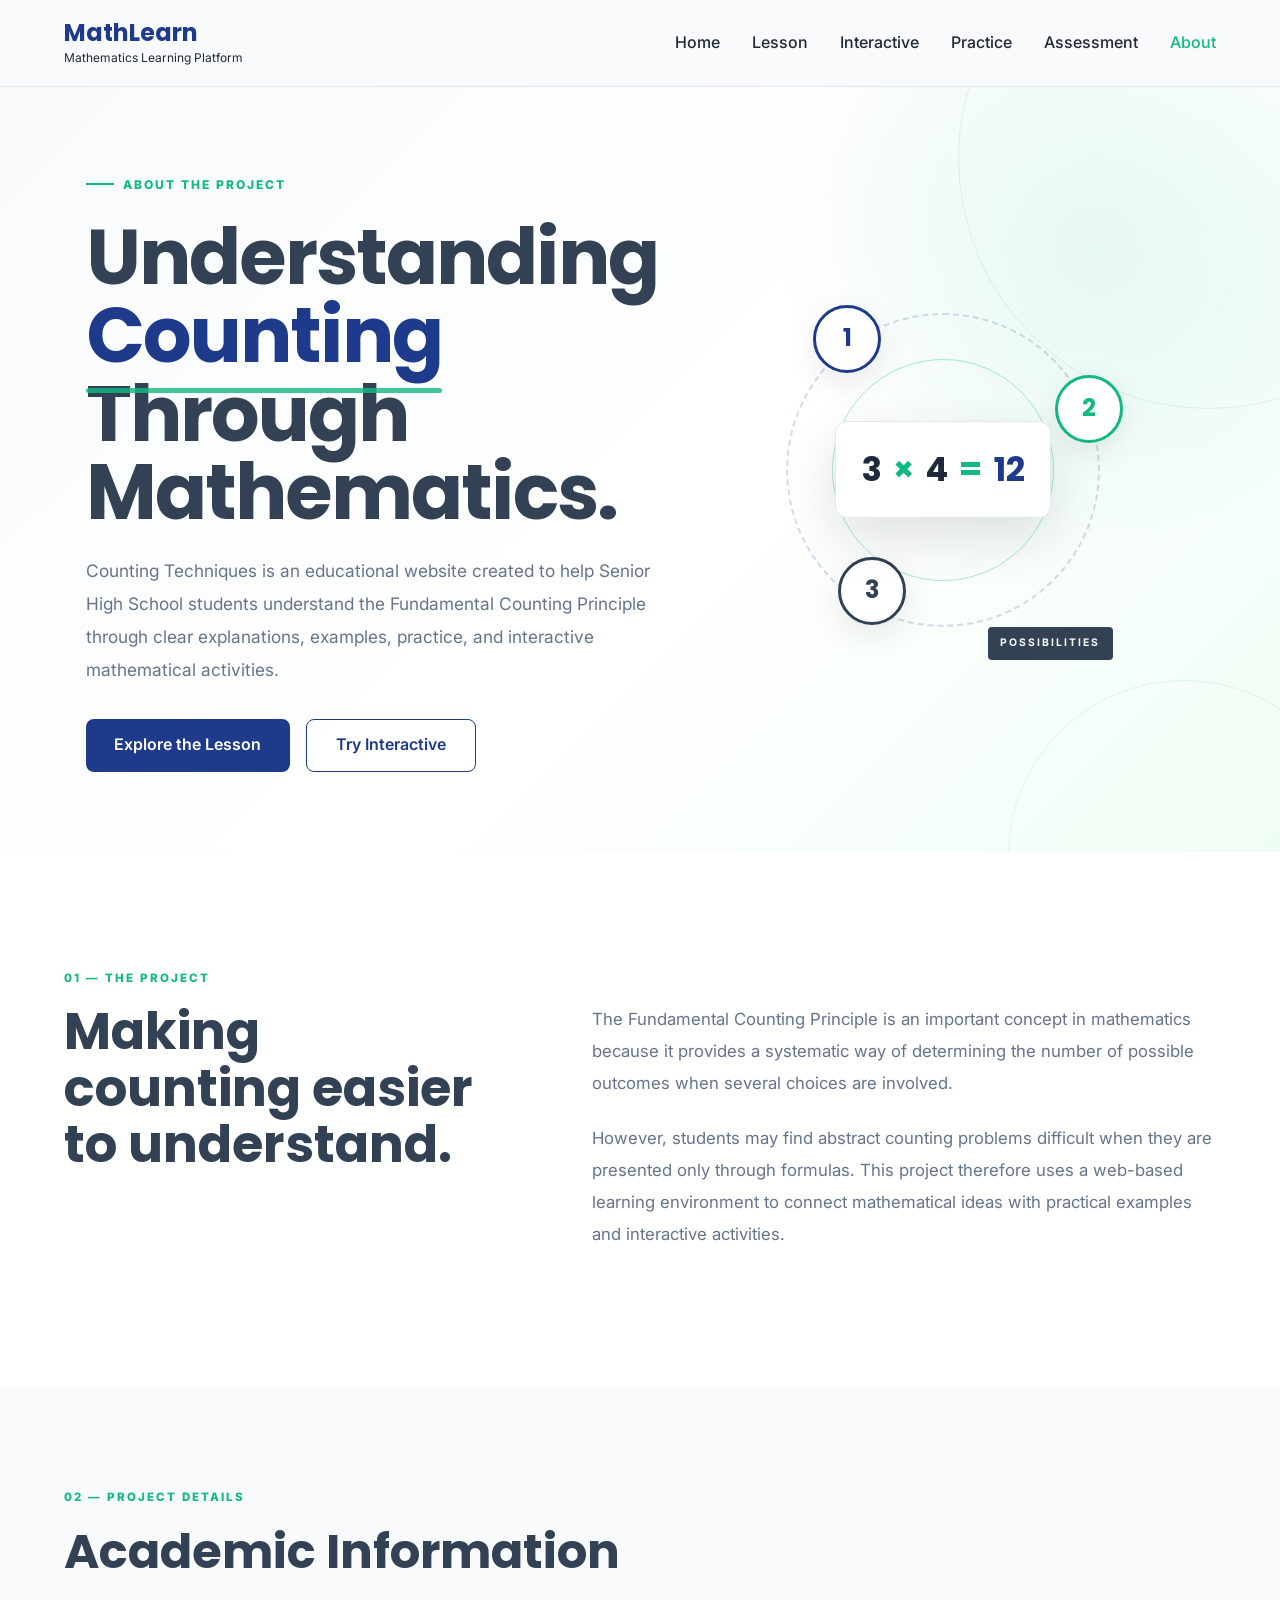
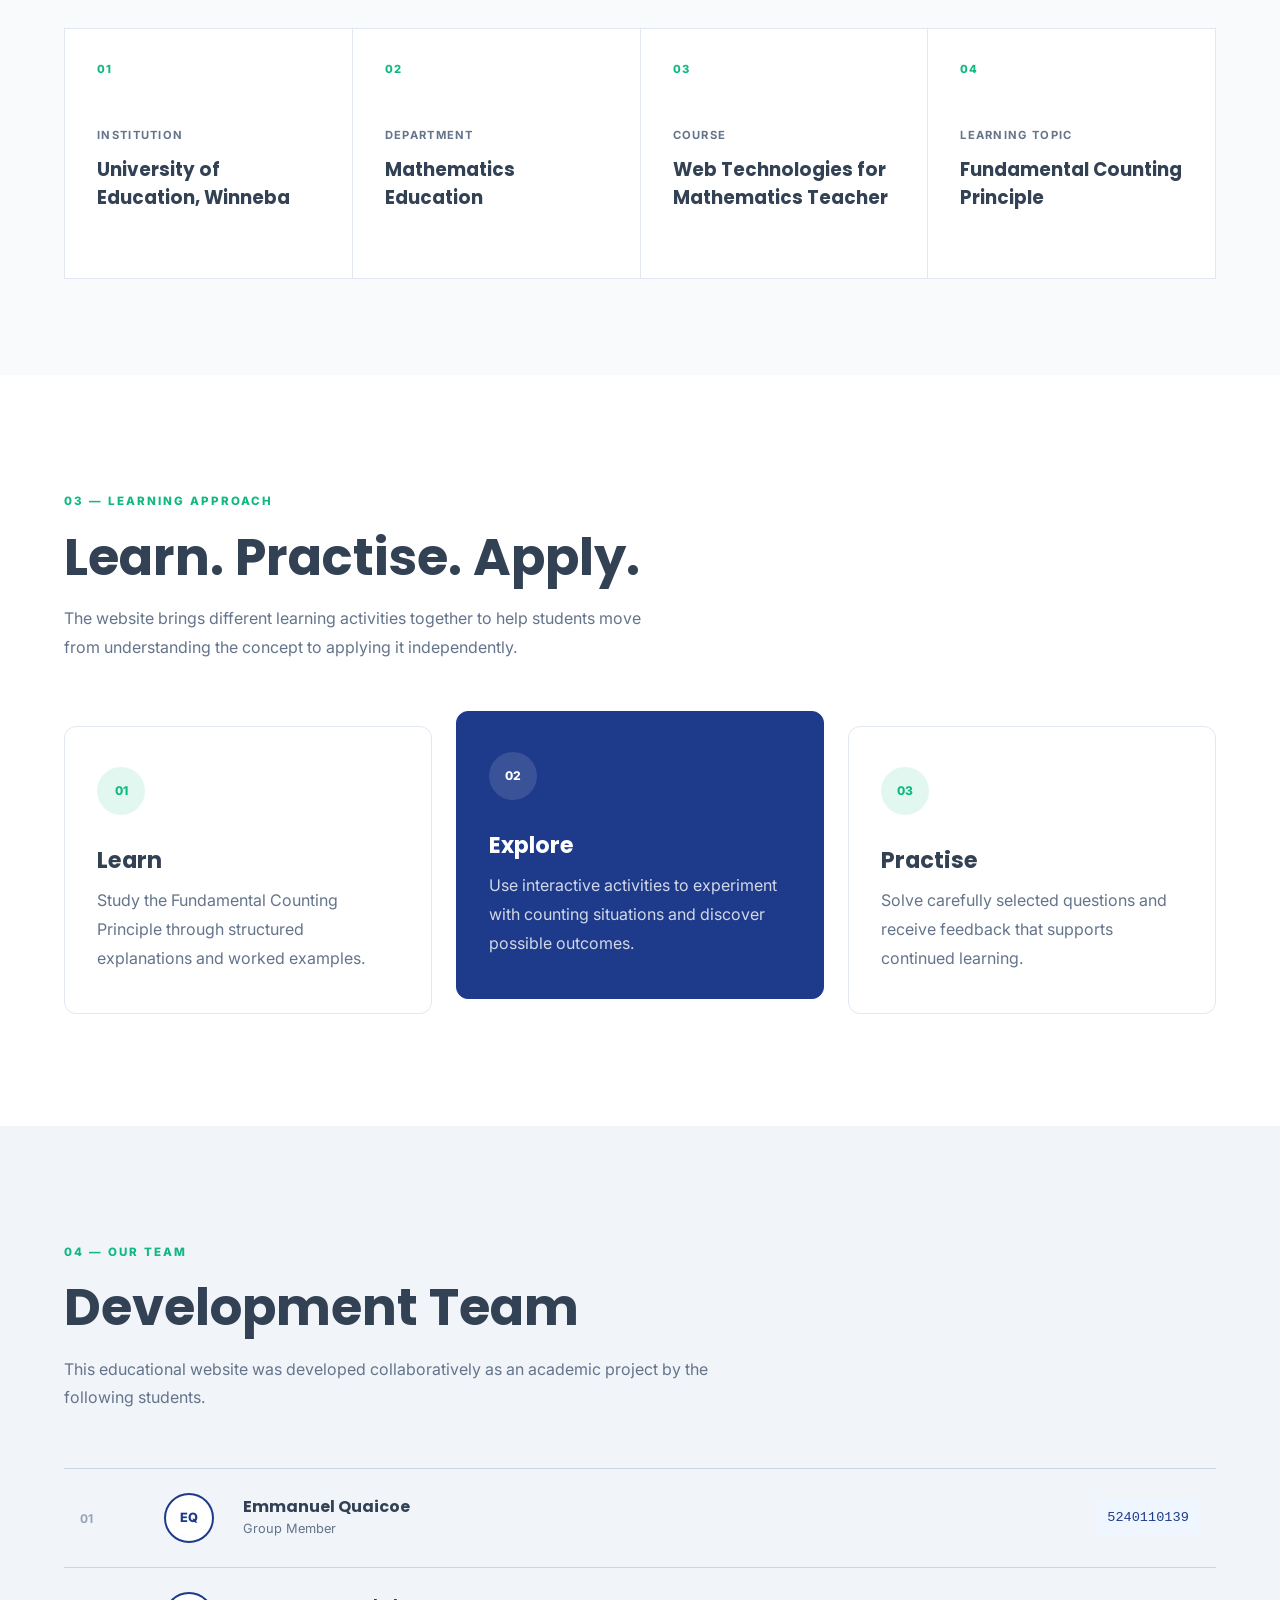
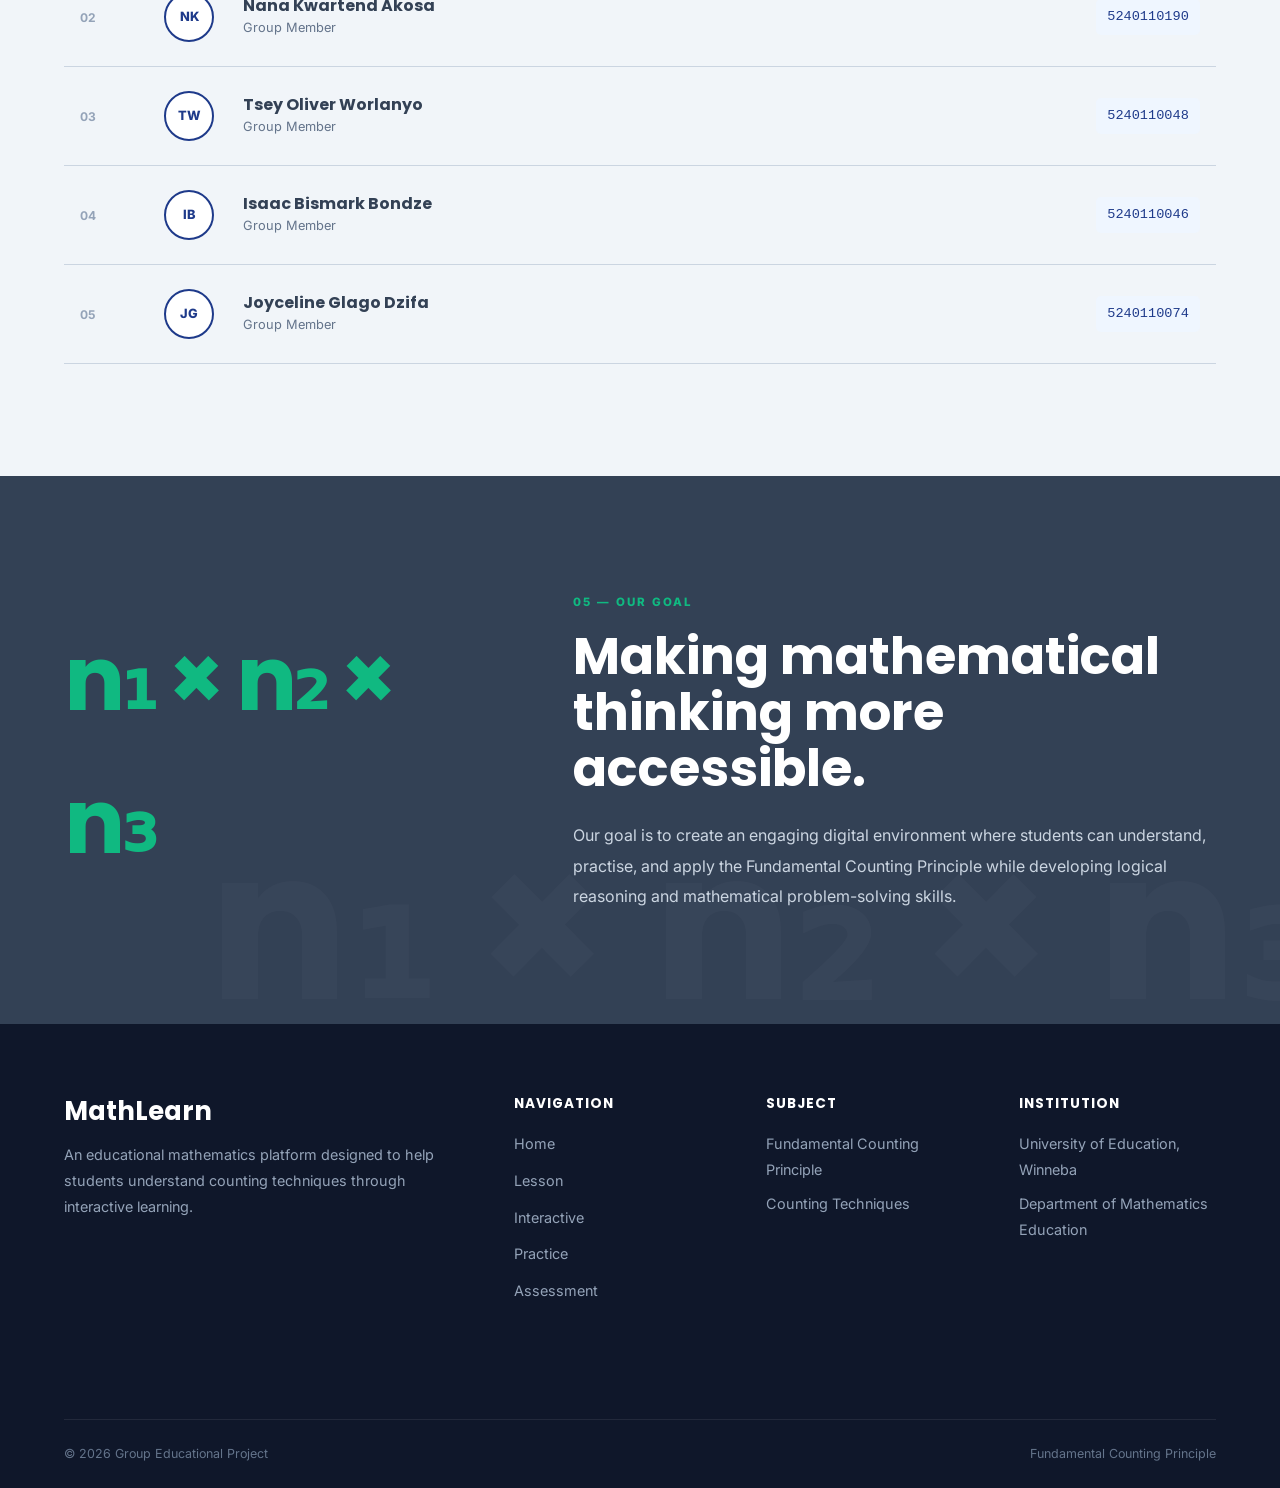
==== commit 55d15c1b: "Fix HTML formatting and structure in about.html" ====
--- a/about.html
+++ b/about.html
@@ -445,6 +445,6 @@
       </div>
     </footer>
 
-    <script src="js/script.js"></script>
+    <script src="js/navbar.js"></script>
   </body>
 </html>
--- a/css/about.css
+++ b/css/about.css
@@ -1,254 +1,1208 @@
-/* ==========================================
-   ABOUT PAGE
-   Fundamental Counting Principle Project
-========================================== */
-
-/* HERO */
-
-.about-hero {
-  background: linear-gradient(135deg, #eef4ff 0%, #ffffff 100%);
-  padding: 6rem 0;
+/* =========================================================
+   COUNTING TECHNIQUES — ABOUT PAGE
+   Mathematical / Geometric / Academic Design
+========================================================= */
+
+/* =========================================================
+   HERO SECTION
+========================================================= */
+
+.counting-hero {
+  position: relative;
+
+  min-height: 680px;
+
+  display: flex;
+
+  align-items: center;
+
+  background:
+    radial-gradient(
+      circle at 85% 20%,
+      rgba(16, 185, 129, 0.1),
+      transparent 25%
+    ),
+    linear-gradient(135deg, #f8fafc 0%, #ffffff 55%, #f0fdf4 100%);
+
   overflow: hidden;
 }
 
-.hero-grid {
+/* Decorative background lines */
+
+.counting-hero::before {
+  content: "";
+
+  position: absolute;
+
+  width: 500px;
+
+  height: 500px;
+
+  right: -180px;
+
+  top: -180px;
+
+  border: 1px solid rgba(30, 58, 138, 0.08);
+
+  border-radius: 50%;
+}
+
+.counting-hero::after {
+  content: "";
+
+  position: absolute;
+
+  width: 350px;
+
+  height: 350px;
+
+  right: -80px;
+
+  bottom: -180px;
+
+  border: 1px solid rgba(16, 185, 129, 0.12);
+
+  border-radius: 50%;
+}
+
+/* Hero layout */
+
+.counting-hero-grid {
   display: grid;
+
   grid-template-columns: 1.1fr 0.9fr;
+
   align-items: center;
-  gap: 4rem;
-}
-
-.hero-badge {
+
+  gap: 5rem;
+
+  position: relative;
+
+  z-index: 1;
+}
+
+/* Hero content */
+
+.hero-content {
+  max-width: 680px;
+}
+
+.hero-kicker {
+  display: inline-flex;
+
+  align-items: center;
+
+  gap: 0.6rem;
+
+  color: var(--accent-color);
+
+  font-size: 0.75rem;
+
+  font-weight: 800;
+
+  letter-spacing: 2px;
+
+  margin-bottom: 1.5rem;
+}
+
+.hero-kicker::before {
+  content: "";
+
+  width: 28px;
+
+  height: 2px;
+
+  background: var(--accent-color);
+}
+
+.hero-content h1 {
+  font-size: clamp(3rem, 6vw, 5rem);
+
+  line-height: 1.02;
+
+  letter-spacing: -2px;
+
+  margin-bottom: 1.5rem;
+
+  color: var(--secondary-color);
+}
+
+.hero-content h1 span {
+  color: var(--primary-color);
+
+  position: relative;
+}
+
+/* Small underline beneath "Counting" */
+
+.hero-content h1 span::after {
+  content: "";
+
+  position: absolute;
+
+  left: 0;
+
+  bottom: -4px;
+
+  width: 100%;
+
+  height: 5px;
+
+  background: var(--accent-color);
+
+  opacity: 0.8;
+
+  border-radius: 5px;
+}
+
+.hero-content > p {
+  max-width: 620px;
+
+  font-size: 1.08rem;
+
+  line-height: 1.9;
+
+  margin-bottom: 2rem;
+}
+
+/* Hero buttons */
+
+.hero-actions {
+  display: flex;
+
+  flex-wrap: wrap;
+
+  gap: 1rem;
+}
+
+.hero-actions .btn {
+  border-radius: var(--border-radius-sm);
+}
+
+/* =========================================================
+   MATHEMATICAL HERO VISUAL
+========================================================= */
+
+.math-display {
+  position: relative;
+
+  width: 400px;
+
+  height: 400px;
+
+  margin-inline: auto;
+
+  display: flex;
+
+  align-items: center;
+
+  justify-content: center;
+}
+
+/* Large circle */
+
+.math-display::before {
+  content: "";
+
+  position: absolute;
+
+  width: 310px;
+
+  height: 310px;
+
+  border: 2px dashed rgba(30, 58, 138, 0.18);
+
+  border-radius: 50%;
+}
+
+/* Inner circle */
+
+.math-display::after {
+  content: "";
+
+  position: absolute;
+
+  width: 220px;
+
+  height: 220px;
+
+  border: 1px solid rgba(16, 185, 129, 0.35);
+
+  border-radius: 50%;
+}
+
+/* Number circles */
+
+.math-circle {
+  position: absolute;
+
+  width: 68px;
+
+  height: 68px;
+
+  border-radius: 50%;
+
+  display: flex;
+
+  align-items: center;
+
+  justify-content: center;
+
+  font-family: var(--heading-font);
+
+  font-size: 1.5rem;
+
+  font-weight: 700;
+
+  background: white;
+
+  box-shadow: var(--box-shadow);
+
+  z-index: 3;
+}
+
+.circle-one {
+  top: 35px;
+
+  left: 70px;
+
+  color: var(--primary-color);
+
+  border: 3px solid var(--primary-color);
+}
+
+.circle-two {
+  top: 105px;
+
+  right: 20px;
+
+  color: var(--accent-color);
+
+  border: 3px solid var(--accent-color);
+}
+
+.circle-three {
+  bottom: 45px;
+
+  left: 95px;
+
+  color: var(--secondary-color);
+
+  border: 3px solid var(--secondary-color);
+}
+
+/* Equation */
+
+.math-equation {
+  position: relative;
+
+  z-index: 4;
+
+  display: flex;
+
+  align-items: center;
+
+  gap: 0.7rem;
+
+  padding: 1.3rem 1.6rem;
+
+  background: white;
+
+  border: 1px solid var(--border-color);
+
+  border-radius: var(--border-radius);
+
+  box-shadow: 0 20px 50px rgba(15, 23, 42, 0.12);
+
+  font-family: var(--heading-font);
+
+  font-size: 2.1rem;
+
+  font-weight: 700;
+}
+
+.math-equation strong {
+  color: var(--accent-color);
+}
+
+.math-equation .answer {
+  color: var(--primary-color);
+}
+
+/* Label */
+
+.math-label {
+  position: absolute;
+
+  bottom: 10px;
+
+  right: 30px;
+
+  z-index: 5;
+
+  padding: 0.5rem 0.8rem;
+
+  background: var(--secondary-color);
+
+  color: white;
+
+  font-size: 0.65rem;
+
+  font-weight: 700;
+
+  letter-spacing: 2px;
+
+  border-radius: 4px;
+}
+
+/* =========================================================
+   SECTION LABEL
+========================================================= */
+
+.section-label {
   display: inline-block;
-  background: rgba(16, 185, 129, 0.12);
+
   color: var(--accent-color);
-  padding: 0.55rem 1rem;
-  border-radius: 999px;
-  font-size: var(--text-small);
-  font-weight: 600;
-  margin-bottom: 1.2rem;
-}
-
-.about-hero h1 {
-  font-size: var(--heading-xl);
+
+  font-size: 0.72rem;
+
+  font-weight: 800;
+
+  letter-spacing: 2px;
+
   margin-bottom: 1rem;
 }
 
-.about-hero p {
-  margin-bottom: 2rem;
-  max-width: 560px;
-}
-
-.hero-tags {
-  display: flex;
-  flex-wrap: wrap;
-  gap: 0.8rem;
-}
-
-.hero-tags span {
-  background: var(--surface-color);
-  border: 1px solid var(--border-color);
-  padding: 0.6rem 1rem;
-  border-radius: 999px;
-  font-size: var(--text-small);
-  font-weight: 500;
-}
-
-/* Decorative maths */
-
-.hero-art {
-  position: relative;
-  height: 340px;
-}
-
-.pattern {
-  position: absolute;
-  inset: 0;
-  border-radius: 24px;
-  background-image:
-    linear-gradient(var(--border-color) 1px, transparent 1px),
-    linear-gradient(90deg, var(--border-color) 1px, transparent 1px);
-  background-size: 32px 32px;
-}
-
-.math-box {
-  position: absolute;
-  display: flex;
-  align-items: center;
-  justify-content: center;
-  font-weight: 700;
-  color: white;
-  border-radius: 20px;
-  box-shadow: var(--box-shadow);
-}
-
-.box-one {
-  width: 140px;
-  height: 140px;
-  background: var(--primary-color);
-  top: 30px;
-  left: 35px;
-  font-size: 2rem;
-}
-
-.box-two {
-  width: 90px;
-  height: 90px;
-  background: var(--accent-color);
-  bottom: 35px;
-  right: 40px;
-  font-size: 1.8rem;
-}
-
-/* PROJECT STORY */
-
-.story {
-  background: var(--surface-color);
+/* =========================================================
+   PROJECT STORY
+========================================================= */
+
+.project-story {
+  background: white;
+
+  padding: 7rem 0;
+}
+
+.story-grid {
+  display: grid;
+
+  grid-template-columns: 0.8fr 1.2fr;
+
+  gap: 7rem;
+
+  align-items: start;
+}
+
+.story-heading h2 {
+  font-size: clamp(2.2rem, 4vw, 3.5rem);
+
+  line-height: 1.1;
+
+  color: var(--secondary-color);
+
+  max-width: 430px;
 }
 
 .story-content {
-  max-width: 760px;
-  margin: auto;
-  text-align: center;
+  max-width: 700px;
+
+  padding-top: 2.5rem;
 }
 
 .story-content p {
   font-size: 1.05rem;
+
   line-height: 1.9;
-}
-
-/* INFORMATION STRIP */
-
-.info-strip {
-  background: #eefbf6;
-  border-top: 1px solid rgba(16, 185, 129, 0.12);
-  border-bottom: 1px solid rgba(16, 185, 129, 0.12);
-}
-
-.info-grid {
+
+  margin-bottom: 1.5rem;
+}
+
+/* =========================================================
+   ACADEMIC INFORMATION
+========================================================= */
+
+.academic-section {
+  background: var(--background-color);
+
+  padding: 6rem 0;
+}
+
+.academic-heading {
+  margin-bottom: 3rem;
+}
+
+.academic-heading h2 {
+  font-size: clamp(2rem, 4vw, 3rem);
+
+  color: var(--secondary-color);
+}
+
+.academic-grid {
   display: grid;
-  grid-template-columns: repeat(auto-fit, minmax(220px, 1fr));
-  gap: 2rem;
-}
-
-.info-item {
-  padding: 1rem 0;
-}
-
-.info-item h4 {
+
+  grid-template-columns: repeat(4, 1fr);
+
+  border-top: 1px solid var(--border-color);
+
+  border-left: 1px solid var(--border-color);
+
+  background: white;
+}
+
+.academic-card {
+  min-height: 250px;
+
+  padding: 2rem;
+
+  border-right: 1px solid var(--border-color);
+
+  border-bottom: 1px solid var(--border-color);
+
+  position: relative;
+
+  transition: var(--transition);
+}
+
+.academic-card:hover {
+  background: #f8fafc;
+
+  transform: translateY(-5px);
+}
+
+.card-number {
+  display: block;
+
   color: var(--accent-color);
-  margin-bottom: 0.4rem;
-  font-size: 0.95rem;
+
+  font-size: 0.7rem;
+
+  font-weight: 800;
+
+  letter-spacing: 1px;
+
+  margin-bottom: 3rem;
+}
+
+.card-label {
+  display: block;
+
+  color: var(--muted-text-color);
+
   text-transform: uppercase;
-  letter-spacing: 0.5px;
-}
-
-.info-item p {
-  color: var(--text-color);
-  font-weight: 600;
-}
-
-/* TEAM */
-
-.team {
-  background: var(--background-color);
-}
-
-.team-grid {
+
+  font-size: 0.7rem;
+
+  font-weight: 700;
+
+  letter-spacing: 1.3px;
+
+  margin-bottom: 0.7rem;
+}
+
+.academic-card h3 {
+  font-size: 1.15rem;
+
+  line-height: 1.5;
+
+  color: var(--secondary-color);
+}
+
+/* =========================================================
+   LEARNING APPROACH
+========================================================= */
+
+.approach-section {
+  background: white;
+
+  padding: 7rem 0;
+}
+
+.approach-heading {
+  max-width: 700px;
+
+  margin-bottom: 4rem;
+}
+
+.approach-heading h2 {
+  font-size: clamp(2.2rem, 4vw, 3.2rem);
+
+  color: var(--secondary-color);
+
+  margin-bottom: 1rem;
+}
+
+.approach-heading p {
+  max-width: 600px;
+
+  font-size: 1rem;
+
+  line-height: 1.8;
+}
+
+.approach-grid {
   display: grid;
-  grid-template-columns: repeat(auto-fit, minmax(240px, 1fr));
-  gap: 2rem;
-  margin-top: 3rem;
-}
-
-.member {
+
+  grid-template-columns: repeat(3, 1fr);
+
+  gap: 1.5rem;
+}
+
+.approach-item {
+  padding: 2.5rem 2rem;
+
+  border: 1px solid var(--border-color);
+
+  border-radius: var(--border-radius);
+
   background: var(--surface-color);
-  border: 1px solid var(--border-color);
-  border-radius: 20px;
-  padding: 2rem;
+
   transition: var(--transition);
 }
 
-.member:hover {
+.approach-item:hover {
   transform: translateY(-8px);
+
   box-shadow: var(--box-shadow);
-  border-color: var(--accent-color);
-}
-
-.initial {
-  width: 68px;
-  height: 68px;
-  border-radius: 18px;
+}
+
+.approach-item.featured {
   background: var(--primary-color);
+
+  border-color: var(--primary-color);
+
   color: white;
+
+  transform: translateY(-15px);
+}
+
+.approach-item.featured:hover {
+  transform: translateY(-23px);
+}
+
+.approach-icon {
+  width: 48px;
+
+  height: 48px;
+
   display: flex;
+
   align-items: center;
+
   justify-content: center;
-  font-size: 1.2rem;
+
+  border-radius: 50%;
+
+  background: rgba(16, 185, 129, 0.12);
+
+  color: var(--accent-color);
+
+  font-size: 0.75rem;
+
+  font-weight: 800;
+
+  margin-bottom: 2rem;
+}
+
+.approach-item.featured .approach-icon {
+  background: rgba(255, 255, 255, 0.12);
+
+  color: white;
+}
+
+.approach-item h3 {
+  font-size: 1.4rem;
+
+  margin-bottom: 0.8rem;
+
+  color: var(--secondary-color);
+}
+
+.approach-item.featured h3 {
+  color: white;
+}
+
+.approach-item p {
+  line-height: 1.8;
+}
+
+.approach-item.featured p {
+  color: rgba(255, 255, 255, 0.8);
+}
+
+/* =========================================================
+   DEVELOPMENT TEAM
+========================================================= */
+
+.team-section {
+  background: #f1f5f9;
+
+  padding: 7rem 0;
+}
+
+.team-heading {
+  max-width: 650px;
+
+  margin-bottom: 3.5rem;
+}
+
+.team-heading h2 {
+  font-size: clamp(2.2rem, 4vw, 3.2rem);
+
+  color: var(--secondary-color);
+
+  margin-bottom: 1rem;
+}
+
+.team-heading p {
+  line-height: 1.8;
+}
+
+/* Team list */
+
+.team-list {
+  border-top: 1px solid #cbd5e1;
+}
+
+/* Individual member */
+
+.team-member {
+  display: grid;
+
+  grid-template-columns: 60px 55px 1fr auto;
+
+  align-items: center;
+
+  gap: 1.5rem;
+
+  padding: 1.5rem 1rem;
+
+  border-bottom: 1px solid #cbd5e1;
+
+  transition: var(--transition);
+}
+
+.team-member:hover {
+  background: white;
+
+  padding-left: 1.5rem;
+
+  box-shadow: var(--box-shadow);
+}
+
+.member-number {
+  color: #94a3b8;
+
+  font-size: 0.75rem;
+
   font-weight: 700;
-  margin-bottom: 1.3rem;
-}
-
-.member h3 {
-  font-size: 1.05rem;
+}
+
+/* Initial */
+
+.member-initial {
+  width: 50px;
+
+  height: 50px;
+
+  display: flex;
+
+  align-items: center;
+
+  justify-content: center;
+
+  border-radius: 50%;
+
+  background: white;
+
+  color: var(--primary-color);
+
+  border: 2px solid var(--primary-color);
+
+  font-size: 0.8rem;
+
+  font-weight: 800;
+}
+
+.member-info h3 {
+  font-size: 1rem;
+
+  color: var(--secondary-color);
+
+  margin-bottom: 0.15rem;
+}
+
+.member-info p {
+  font-size: 0.8rem;
+
+  color: var(--muted-text-color);
+}
+
+.member-index {
+  font-family: monospace;
+
+  font-size: 0.85rem;
+
+  color: var(--primary-color);
+
+  background: #eff6ff;
+
+  padding: 0.45rem 0.7rem;
+
+  border-radius: 5px;
+}
+
+/* =========================================================
+   EDUCATIONAL GOAL
+========================================================= */
+
+.goal-section {
+  background: var(--secondary-color);
+
+  padding: 7rem 0;
+
+  position: relative;
+
+  overflow: hidden;
+}
+
+/* Mathematical background */
+
+.goal-section::before {
+  content: "n₁ × n₂ × n₃";
+
+  position: absolute;
+
+  right: -40px;
+
+  bottom: -70px;
+
+  font-family: var(--heading-font);
+
+  font-size: 13rem;
+
+  font-weight: 700;
+
+  color: rgba(255, 255, 255, 0.025);
+
+  white-space: nowrap;
+
+  pointer-events: none;
+}
+
+.goal-content {
+  display: grid;
+
+  grid-template-columns: 0.8fr 1.2fr;
+
+  align-items: center;
+
+  gap: 5rem;
+
+  position: relative;
+
+  z-index: 1;
+}
+
+.goal-formula {
+  font-family: var(--heading-font);
+
+  font-size: clamp(3rem, 7vw, 6rem);
+
+  font-weight: 700;
+
+  color: var(--accent-color);
+
+  letter-spacing: -4px;
+}
+
+.goal-text h2 {
+  color: white;
+
+  font-size: clamp(2.2rem, 4vw, 3.5rem);
+
+  line-height: 1.1;
+
+  margin-bottom: 1.5rem;
+}
+
+.goal-text p {
+  max-width: 650px;
+
+  color: #cbd5e1;
+
+  line-height: 1.9;
+}
+
+/* =========================================================
+   FOOTER
+========================================================= */
+
+.footer {
+  background: #0f172a;
+
+  color: #cbd5e1;
+
+  padding: 4.5rem 0 0;
+
+  position: relative;
+}
+
+.footer-grid {
+  display: grid;
+
+  grid-template-columns: 2fr 1fr 1fr 1fr;
+
+  gap: 3.5rem;
+
+  padding-bottom: 3.5rem;
+}
+
+.footer-logo {
+  color: white;
+
+  font-size: 1.6rem;
+
+  margin-bottom: 1rem;
+}
+
+.footer-column:first-child p {
+  max-width: 380px;
+
+  color: #94a3b8;
+
+  line-height: 1.8;
+}
+
+.footer-column h4 {
+  color: white;
+
+  font-size: 0.85rem;
+
+  text-transform: uppercase;
+
+  letter-spacing: 1px;
+
+  margin-bottom: 1.2rem;
+}
+
+.footer-column p {
+  color: #94a3b8;
+
+  font-size: 0.9rem;
+
+  line-height: 1.8;
+
   margin-bottom: 0.5rem;
 }
 
-.member .role {
-  color: var(--muted-text-color);
-  font-size: var(--text-small);
+.footer-links li {
   margin-bottom: 0.7rem;
 }
 
-.member .index {
+.footer-links a {
+  color: #94a3b8;
+
+  font-size: 0.9rem;
+
+  transition: var(--transition);
+}
+
+.footer-links a:hover {
   color: var(--accent-color);
-  font-weight: 700;
-  letter-spacing: 0.5px;
-}
-
-/* EDUCATIONAL GOAL */
-
-.goal {
-  background: var(--surface-color);
-}
-
-.goal-box {
-  background: linear-gradient(135deg, var(--primary-color), #2746a3);
-  color: white;
-  border-radius: 24px;
-  padding: 3rem;
-  text-align: center;
-}
-
-.goal-box h2 {
-  color: white;
-  margin-bottom: 1rem;
-}
-
-.goal-box p {
-  color: #dbeafe;
-  max-width: 720px;
-  margin: auto;
-  line-height: 1.8;
-}
-
-/* RESPONSIVE */
+
+  padding-left: 5px;
+}
+
+/* Bottom */
+
+.footer-bottom {
+  border-top: 1px solid rgba(255, 255, 255, 0.08);
+
+  padding: 1.5rem 0;
+
+  display: flex;
+
+  justify-content: space-between;
+
+  align-items: center;
+
+  gap: 1rem;
+}
+
+.footer-bottom p {
+  color: #64748b;
+
+  font-size: 0.78rem;
+
+  margin: 0;
+}
+
+/* =========================================================
+   TABLET
+========================================================= */
+
+@media (max-width: 1000px) {
+  .counting-hero-grid {
+    grid-template-columns: 1fr;
+
+    gap: 3rem;
+
+    text-align: center;
+  }
+
+  .hero-content {
+    margin-inline: auto;
+  }
+
+  .hero-kicker {
+    justify-content: center;
+  }
+
+  .hero-content > p {
+    margin-inline: auto;
+  }
+
+  .hero-actions {
+    justify-content: center;
+  }
+
+  .math-display {
+    width: 350px;
+
+    height: 350px;
+  }
+
+  .academic-grid {
+    grid-template-columns: repeat(2, 1fr);
+  }
+
+  .story-grid,
+  .goal-content {
+    grid-template-columns: 1fr;
+
+    gap: 2rem;
+  }
+
+  .story-content {
+    padding-top: 0;
+  }
+
+  .goal-formula {
+    font-size: 4rem;
+  }
+
+  .footer-grid {
+    grid-template-columns: 2fr 1fr 1fr;
+  }
+}
+
+/* =========================================================
+   MOBILE
+========================================================= */
 
 @media (max-width: 768px) {
-  .hero-grid {
+  .counting-hero {
+    min-height: auto;
+
+    padding: 5rem 0;
+  }
+
+  .hero-content h1 {
+    font-size: 3rem;
+
+    letter-spacing: -1.5px;
+  }
+
+  .hero-actions {
+    flex-direction: column;
+  }
+
+  .hero-actions .btn {
+    width: 100%;
+  }
+
+  .math-display {
+    width: 300px;
+
+    height: 300px;
+  }
+
+  .math-display::before {
+    width: 240px;
+
+    height: 240px;
+  }
+
+  .math-display::after {
+    width: 170px;
+
+    height: 170px;
+  }
+
+  .math-equation {
+    font-size: 1.5rem;
+
+    padding: 1rem;
+  }
+
+  .math-circle {
+    width: 55px;
+
+    height: 55px;
+  }
+
+  .circle-one {
+    left: 40px;
+
+    top: 35px;
+  }
+
+  .circle-two {
+    right: 20px;
+
+    top: 80px;
+  }
+
+  .circle-three {
+    left: 60px;
+
+    bottom: 30px;
+  }
+
+  .math-label {
+    right: 10px;
+
+    bottom: 5px;
+  }
+
+  .project-story,
+  .approach-section,
+  .team-section,
+  .academic-section,
+  .goal-section {
+    padding: 5rem 0;
+  }
+
+  .academic-grid {
     grid-template-columns: 1fr;
   }
 
-  .hero-art {
-    order: -1;
-    height: 250px;
-  }
-
-  .about-hero h1 {
+  .academic-card {
+    min-height: auto;
+
+    padding: 1.7rem;
+  }
+
+  .approach-grid {
+    grid-template-columns: 1fr;
+
+    gap: 1rem;
+  }
+
+  .approach-item.featured {
+    transform: none;
+  }
+
+  .approach-item.featured:hover {
+    transform: translateY(-5px);
+  }
+
+  .team-member {
+    grid-template-columns: 40px 50px 1fr;
+
+    gap: 1rem;
+  }
+
+  .member-index {
+    grid-column: 3;
+
+    justify-self: start;
+  }
+
+  .goal-formula {
+    font-size: 3rem;
+
+    letter-spacing: -2px;
+  }
+
+  .footer-grid {
+    grid-template-columns: 1fr 1fr;
+
+    gap: 2.5rem;
+  }
+
+  .footer-bottom {
+    flex-direction: column;
+
+    text-align: center;
+  }
+}
+
+/* =========================================================
+   SMALL MOBILE
+========================================================= */
+
+@media (max-width: 480px) {
+  .hero-content h1 {
     font-size: 2.5rem;
   }
 
-  .goal-box {
-    padding: 2rem;
-  }
-}
+  .math-display {
+    transform: scale(0.88);
+
+    margin-top: -1rem;
+
+    margin-bottom: -1rem;
+  }
+
+  .story-heading h2,
+  .approach-heading h2,
+  .team-heading h2,
+  .goal-text h2 {
+    font-size: 2rem;
+  }
+
+  .team-member {
+    grid-template-columns: 35px 45px 1fr;
+
+    gap: 0.7rem;
+
+    padding: 1.2rem 0.5rem;
+  }
+
+  .member-initial {
+    width: 42px;
+
+    height: 42px;
+
+    font-size: 0.7rem;
+  }
+
+  .member-info h3 {
+    font-size: 0.85rem;
+  }
+
+  .member-info p {
+    font-size: 0.7rem;
+  }
+
+  .member-index {
+    font-size: 0.7rem;
+
+    grid-column: 3;
+  }
+
+  .footer-grid {
+    grid-template-columns: 1fr;
+
+    text-align: center;
+  }
+
+  .footer-column:first-child p {
+    margin-inline: auto;
+  }
+
+  .footer-links a:hover {
+    padding-left: 0;
+  }
+}
